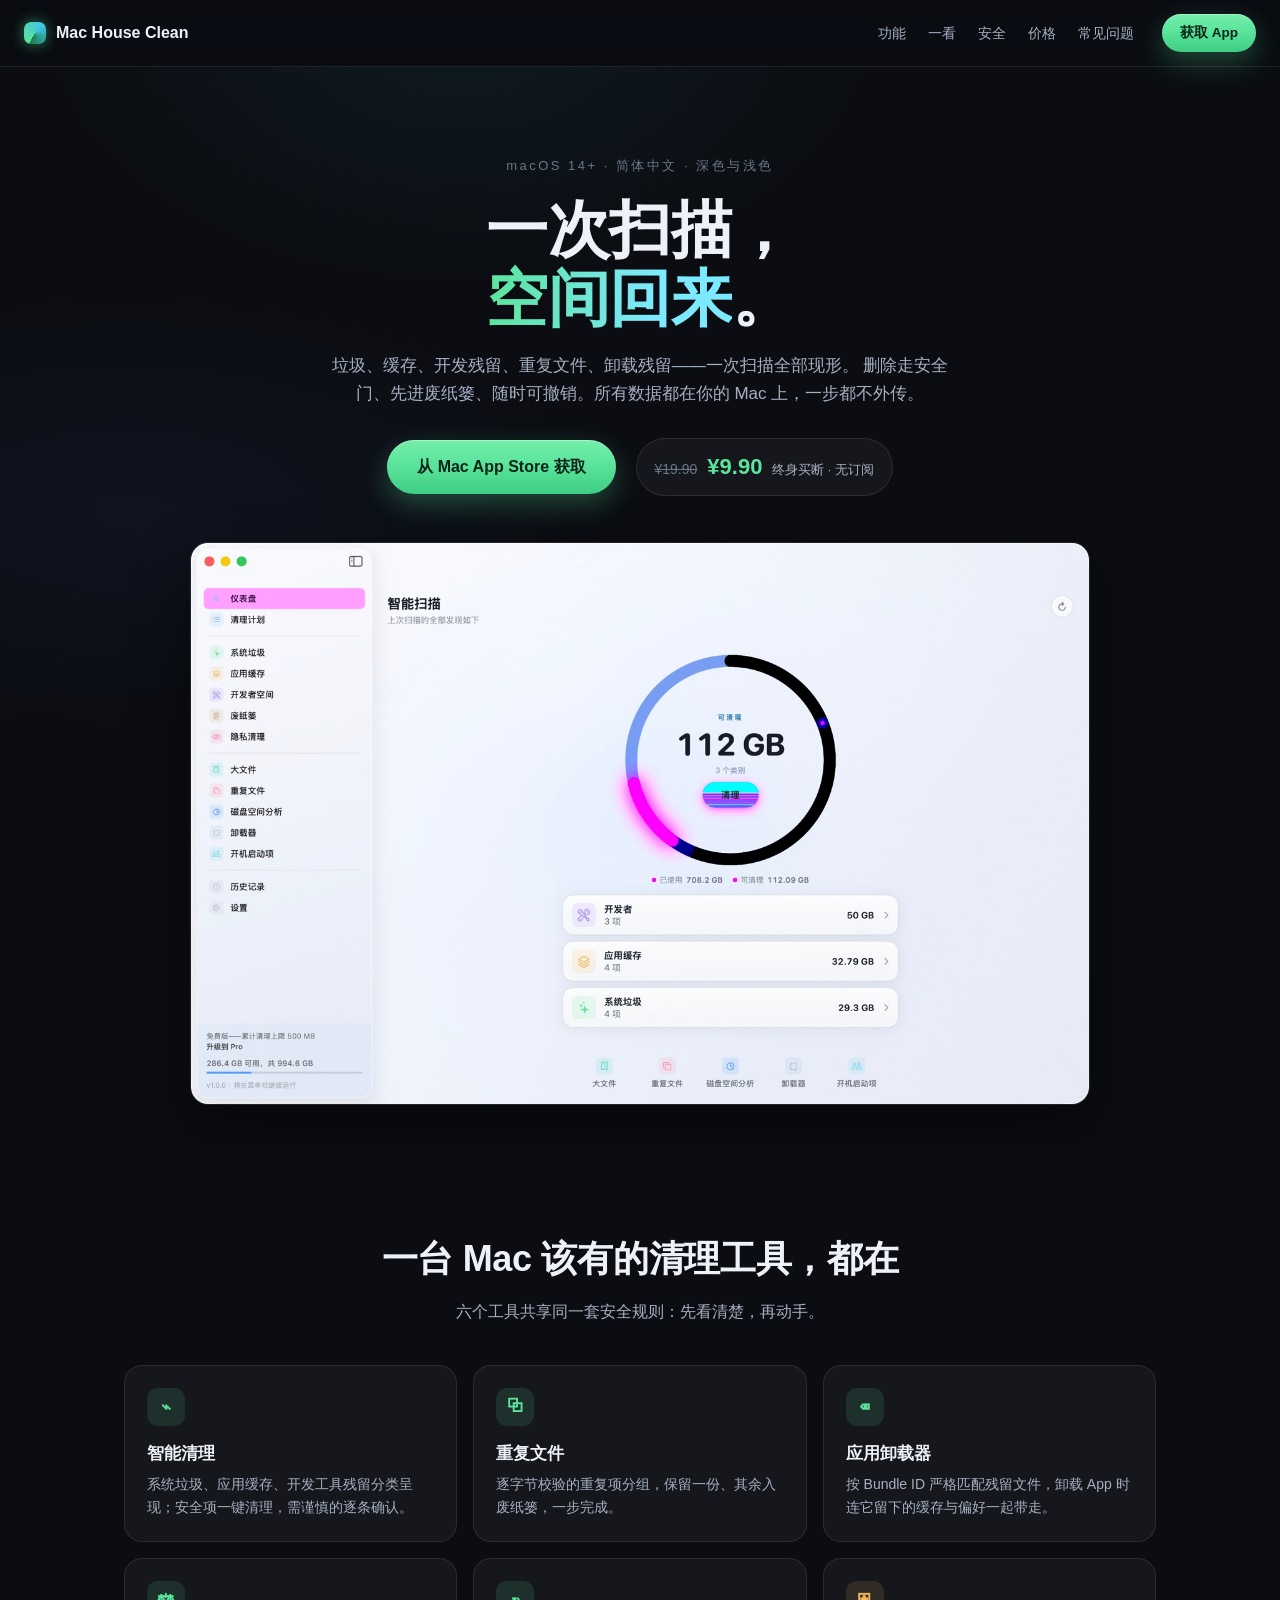
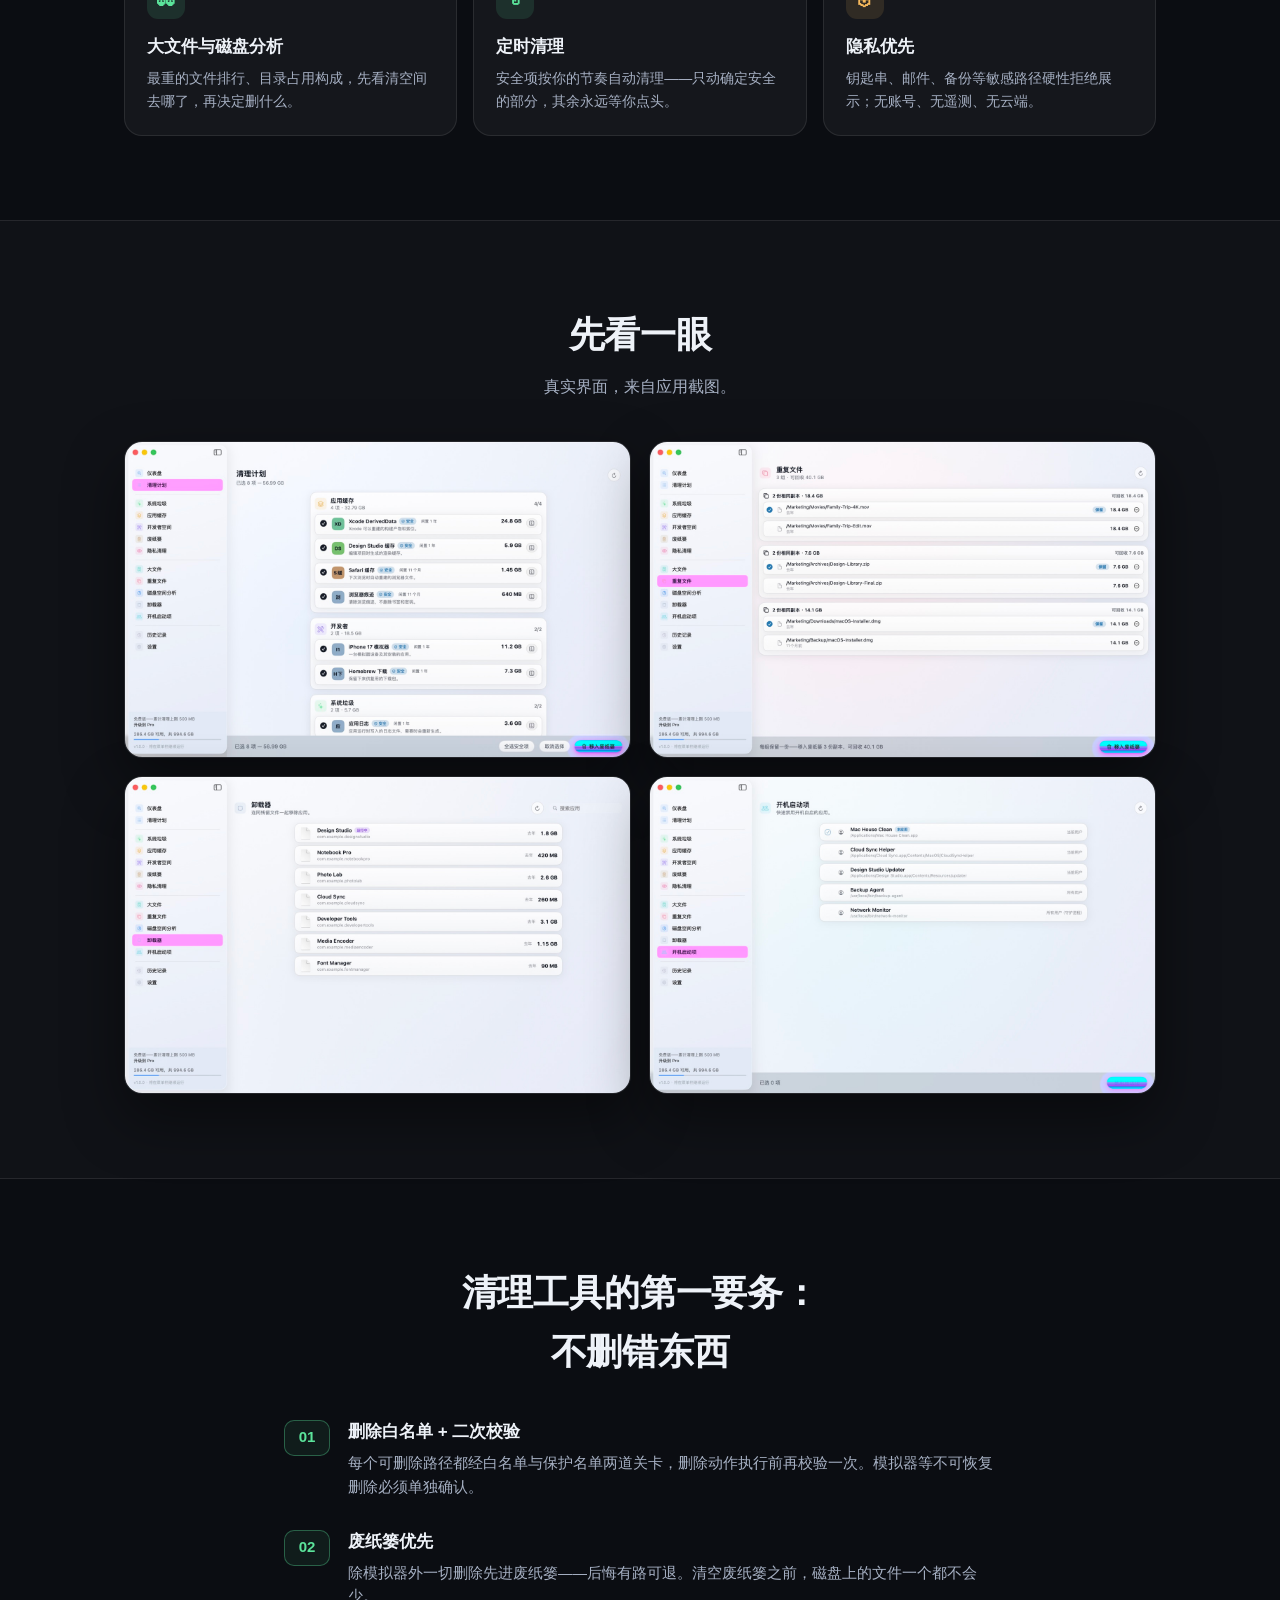
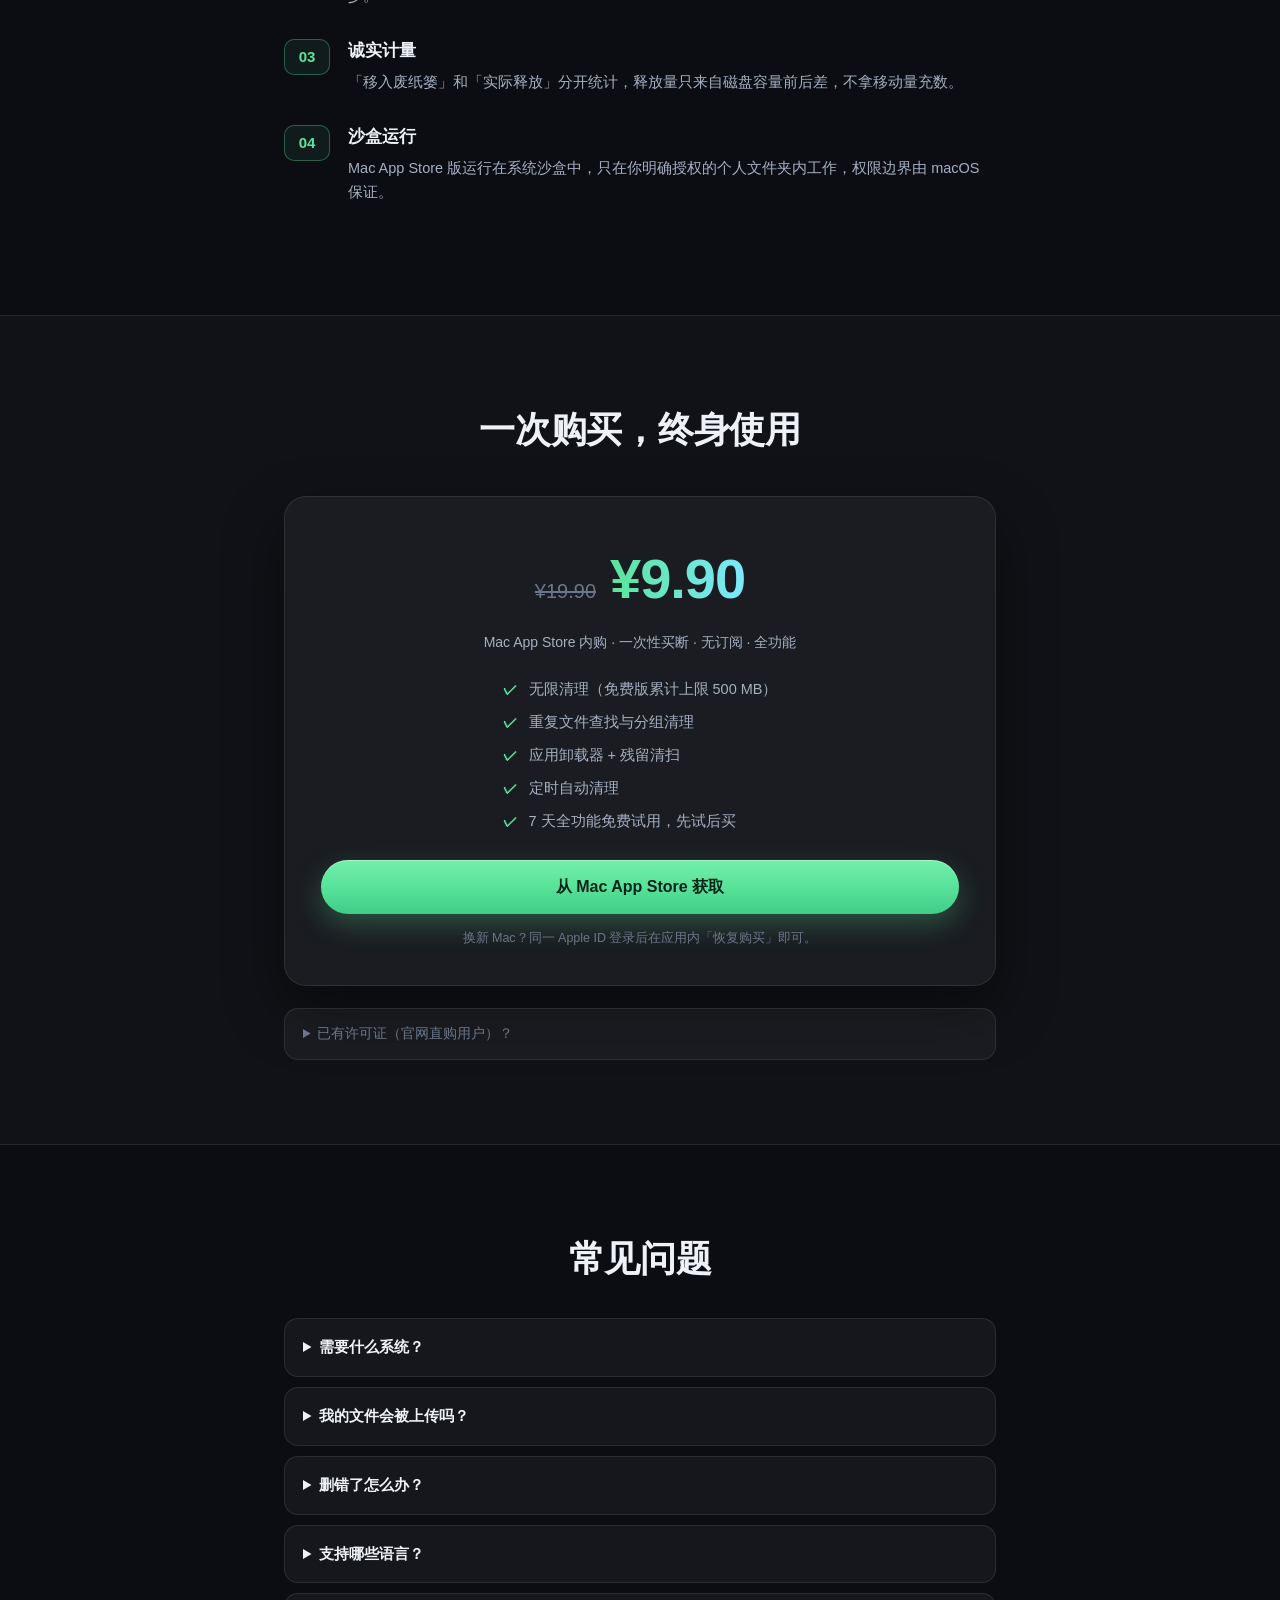
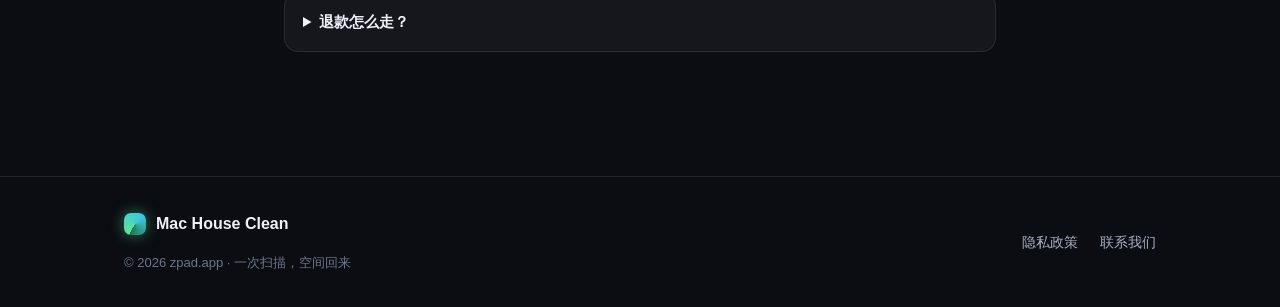
==== index.html @ 93a68cf5 "site: Mac House Clean 官网 — 深空主题 landing + 隐私政策 + CNAME" ====
<!DOCTYPE html>
<html lang="zh-CN">
<head>
<meta charset="UTF-8">
<meta name="viewport" content="width=device-width, initial-scale=1.0">
<title>Mac House Clean — 一次扫描，空间回来</title>
<meta name="description" content="Mac House Clean 是一款把安全放在第一位的 macOS 清理工具：智能扫描垃圾与缓存、重复文件、应用卸载残留、开机启动项。一次购买 ¥9.90，终身使用，数据从不离开你的 Mac。">
<link rel="stylesheet" href="style.css">
<link rel="icon" href="assets/favicon.svg" type="image/svg+xml">
</head>
<body>

<nav class="nav">
  <a class="brand" href="#top">
    <span class="brand-mark" aria-hidden="true"></span>
    <span>Mac House Clean</span>
  </a>
  <div class="nav-links">
    <a href="#features">功能</a>
    <a href="#shots">一看</a>
    <a href="#safety">安全</a>
    <a href="#pricing">价格</a>
    <a href="#faq">常见问题</a>
  </div>
  <a class="btn btn-primary btn-sm" href="#pricing">获取 App</a>
</nav>

<header class="hero" id="top">
  <div class="hero-glow" aria-hidden="true"></div>
  <div class="container hero-inner">
    <p class="eyebrow">macOS 14+ · 简体中文 · 深色与浅色</p>
    <h1>一次扫描，<br><span class="grad">空间回来</span>。</h1>
    <p class="lede">垃圾、缓存、开发残留、重复文件、卸载残留——一次扫描全部现形。
    删除走安全门、先进废纸篓、随时可撤销。所有数据都在你的 Mac 上，一步都不外传。</p>
    <div class="hero-cta">
      <!-- TODO(app-store): 提交通过后替换为真实 App Store 链接 -->
      <a class="btn btn-primary btn-lg" href="https://apps.apple.com/app/machouseclean" rel="noopener">
        从 Mac App Store 获取
      </a>
      <span class="price-badge">
        <s>¥19.90</s><strong>¥9.90</strong><em>终身买断 · 无订阅</em>
      </span>
    </div>
    <figure class="hero-shot">
      <img src="assets/01-dashboard.jpg" alt="Mac House Clean 主界面：中央环形仪表展示磁盘使用与可清理空间" width="1440" height="900" loading="eager">
    </figure>
  </div>
</header>

<main>

<section class="section" id="features">
  <div class="container">
    <h2>一台 Mac 该有的清理工具，都在</h2>
    <p class="section-sub">六个工具共享同一套安全规则：先看清楚，再动手。</p>
    <div class="grid features">
      <article class="card">
        <div class="icon mint">⌁</div>
        <h3>智能清理</h3>
        <p>系统垃圾、应用缓存、开发工具残留分类呈现；安全项一键清理，需谨慎的逐条确认。</p>
      </article>
      <article class="card">
        <div class="icon mint">⧉</div>
        <h3>重复文件</h3>
        <p>逐字节校验的重复项分组，保留一份、其余入废纸篓，一步完成。</p>
      </article>
      <article class="card">
        <div class="icon mint">⌫</div>
        <h3>应用卸载器</h3>
        <p>按 Bundle ID 严格匹配残留文件，卸载 App 时连它留下的缓存与偏好一起带走。</p>
      </article>
      <article class="card">
        <div class="icon mint">⚖</div>
        <h3>大文件与磁盘分析</h3>
        <p>最重的文件排行、目录占用构成，先看清空间去哪了，再决定删什么。</p>
      </article>
      <article class="card">
        <div class="icon mint">↻</div>
        <h3>定时清理</h3>
        <p>安全项按你的节奏自动清理——只动确定安全的部分，其余永远等你点头。</p>
      </article>
      <article class="card">
        <div class="icon amber">⛨</div>
        <h3>隐私优先</h3>
        <p>钥匙串、邮件、备份等敏感路径硬性拒绝展示；无账号、无遥测、无云端。</p>
      </article>
    </div>
  </div>
</section>

<section class="section section-alt" id="shots">
  <div class="container">
    <h2>先看一眼</h2>
    <p class="section-sub">真实界面，来自应用截图。</p>
    <div class="shots">
      <figure class="shot"><img src="assets/02-clean-plan.jpg" alt="清理计划：按类别汇总的可清理项与体积" loading="lazy"></figure>
      <figure class="shot"><img src="assets/05-duplicates.jpg" alt="重复文件：逐字节校验的分组列表" loading="lazy"></figure>
      <figure class="shot"><img src="assets/06-uninstaller.jpg" alt="卸载器：应用列表与残留文件预览" loading="lazy"></figure>
      <figure class="shot"><img src="assets/07-startup-items.jpg" alt="启动项：开机自启服务开关" loading="lazy"></figure>
    </div>
  </div>
</section>

<section class="section" id="safety">
  <div class="container narrow">
    <h2>清理工具的第一要务：<br>不删错东西</h2>
    <ol class="safety-list">
      <li>
        <h3>删除白名单 + 二次校验</h3>
        <p>每个可删除路径都经白名单与保护名单两道关卡，删除动作执行前再校验一次。模拟器等不可恢复删除必须单独确认。</p>
      </li>
      <li>
        <h3>废纸篓优先</h3>
        <p>除模拟器外一切删除先进废纸篓——后悔有路可退。清空废纸篓之前，磁盘上的文件一个都不会少。</p>
      </li>
      <li>
        <h3>诚实计量</h3>
        <p>「移入废纸篓」和「实际释放」分开统计，释放量只来自磁盘容量前后差，不拿移动量充数。</p>
      </li>
      <li>
        <h3>沙盒运行</h3>
        <p>Mac App Store 版运行在系统沙盒中，只在你明确授权的个人文件夹内工作，权限边界由 macOS 保证。</p>
      </li>
    </ol>
  </div>
</section>

<section class="section section-alt" id="pricing">
  <div class="container narrow">
    <h2>一次购买，终身使用</h2>
    <div class="pricing-card">
      <div class="pricing-price">
        <s class="anchor">¥19.90</s>
        <span class="now">¥9.90</span>
      </div>
      <p class="pricing-note">Mac App Store 内购 · 一次性买断 · 无订阅 · 全功能</p>
      <ul class="pricing-list">
        <li>无限清理（免费版累计上限 500 MB）</li>
        <li>重复文件查找与分组清理</li>
        <li>应用卸载器 + 残留清扫</li>
        <li>定时自动清理</li>
        <li>7 天全功能免费试用，先试后买</li>
      </ul>
      <!-- TODO(app-store): 提交通过后替换为真实 App Store 链接 -->
      <a class="btn btn-primary btn-lg btn-block" href="https://apps.apple.com/app/machouseclean" rel="noopener">从 Mac App Store 获取</a>
      <p class="pricing-fine">换新 Mac？同一 Apple ID 登录后在应用内「恢复购买」即可。</p>
    </div>
    <details class="license-hint">
      <summary>已有许可证（官网直购用户）？</summary>
      <p>打开 App → 设置 → 许可证，展开「已有许可证？」，把显示的<strong>设备码</strong>发给客服获取授权串，粘贴激活即可。授权只绑定这一台 Mac 的设备码。</p>
    </details>
  </div>
</section>

<section class="section" id="faq">
  <div class="container narrow">
    <h2>常见问题</h2>
    <div class="faq">
      <details>
        <summary>需要什么系统？</summary>
        <p>macOS 14（Sonoma）或更高版本，Apple Silicon 与 Intel 均可。</p>
      </details>
      <details>
        <summary>我的文件会被上传吗？</summary>
        <p>不会。应用没有任何网络数据收集；扫描、清理、历史记录全部在本机完成。购买由 Apple 的 App Store 内购完成，我们收不到你的支付信息。</p>
      </details>
      <details>
        <summary>删错了怎么办？</summary>
        <p>几乎所有删除都是先进废纸篓——从废纸篓拖回来即可。只有 iOS 模拟器运行时这类「删了就要重建」的项才会直接删除，且每次都会单独确认。</p>
      </details>
      <details>
        <summary>支持哪些语言？</summary>
        <p>简体中文与英文，跟随系统语言自动切换。</p>
      </details>
      <details>
        <summary>退款怎么走？</summary>
        <p>购买通过 App Store 完成，退款按 Apple 的标准流程处理：reportaproblem.apple.com。</p>
      </details>
    </div>
  </div>
</section>

</main>

<footer class="footer">
  <div class="container footer-inner">
    <div>
      <a class="brand" href="#top">
        <span class="brand-mark" aria-hidden="true"></span>
        <span>Mac House Clean</span>
      </a>
      <p class="footer-note">© 2026 zpad.app · 一次扫描，空间回来</p>
    </div>
    <div class="footer-links">
      <a href="privacy.html">隐私政策</a>
      <!-- TODO(contact): 替换为真实支持邮箱 -->
      <a href="mailto:support@zpad.app">联系我们</a>
    </div>
  </div>
</footer>

</body>
</html>
---- style.css ----
/* Mac House Clean — house-clean.zpad.app
   深空画布 + 薄荷强调，与 App 内设计语言一致。 */

:root {
  --space: #0b0d12;
  --space-2: #11141c;
  --panel: rgba(255, 255, 255, 0.045);
  --panel-strong: rgba(255, 255, 255, 0.08);
  --hairline: rgba(255, 255, 255, 0.09);
  --text: #eef2f8;
  --text-dim: #a6b0c3;
  --text-faint: #6b7688;
  --mint: #5be49b;
  --mint-deep: #1e7a4c;
  --amber: #f5b85c;
  --radius: 18px;
  --shadow: 0 24px 60px rgba(0, 0, 0, 0.45);
}

* { box-sizing: border-box; }

html { scroll-behavior: smooth; }

body {
  margin: 0;
  background:
    radial-gradient(1200px 500px at 70% -10%, rgba(91, 228, 155, 0.09), transparent 60%),
    radial-gradient(900px 400px at 10% 10%, rgba(74, 111, 220, 0.07), transparent 55%),
    var(--space);
  color: var(--text);
  font-family: -apple-system, BlinkMacSystemFont, "SF Pro Text", "PingFang SC",
    "Hiragino Sans GB", "Microsoft YaHei", "Segoe UI", sans-serif;
  line-height: 1.65;
  -webkit-font-smoothing: antialiased;
}

.container { max-width: 1080px; margin: 0 auto; padding: 0 24px; }
.container.narrow { max-width: 760px; }

/* ---------- Nav ---------- */

.nav {
  position: sticky; top: 0; z-index: 20;
  display: flex; align-items: center; gap: 28px;
  padding: 14px 24px;
  background: rgba(11, 13, 18, 0.72);
  backdrop-filter: blur(18px);
  -webkit-backdrop-filter: blur(18px);
  border-bottom: 1px solid var(--hairline);
}

.brand {
  display: inline-flex; align-items: center; gap: 10px;
  color: var(--text); text-decoration: none; font-weight: 700;
}

.brand-mark {
  width: 22px; height: 22px; border-radius: 7px;
  background: conic-gradient(from 210deg, var(--mint), #3ec5e0 55%, var(--mint-deep));
  box-shadow: 0 0 14px rgba(91, 228, 155, 0.5);
}

.nav-links { display: flex; gap: 22px; margin-left: auto; }
.nav-links a { color: var(--text-dim); text-decoration: none; font-size: 14px; }
.nav-links a:hover { color: var(--text); }

/* ---------- Buttons ---------- */

.btn {
  display: inline-flex; align-items: center; justify-content: center;
  border-radius: 999px; text-decoration: none; font-weight: 600;
  transition: transform 0.18s ease, box-shadow 0.18s ease, background 0.18s ease;
}

.btn-primary {
  color: #06251a;
  background: linear-gradient(180deg, #74efab, var(--mint) 45%, #3fcd85);
  box-shadow: 0 1px 0 rgba(255, 255, 255, 0.35) inset,
    0 10px 28px rgba(91, 228, 155, 0.28);
}
.btn-primary:hover { transform: translateY(-1px); box-shadow: 0 1px 0 rgba(255,255,255,0.4) inset, 0 14px 34px rgba(91, 228, 155, 0.4); }

.btn-sm { padding: 8px 18px; font-size: 13.5px; }
.btn-lg { padding: 14px 30px; font-size: 16px; }
.btn-block { width: 100%; }

/* ---------- Hero ---------- */

.hero { position: relative; overflow: hidden; padding: 88px 0 40px; }

.hero-glow {
  position: absolute; inset: -40% -20% auto; height: 640px; pointer-events: none;
  background:
    radial-gradient(420px 300px at 62% 34%, rgba(91, 228, 155, 0.16), transparent 70%),
    radial-gradient(600px 380px at 40% 60%, rgba(62, 197, 224, 0.08), transparent 70%);
}

.hero-inner { position: relative; text-align: center; }

.eyebrow {
  margin: 0 0 18px; color: var(--text-faint);
  font-size: 13px; letter-spacing: 2.5px;
}

h1 {
  margin: 0 0 18px; font-size: clamp(38px, 6vw, 62px);
  line-height: 1.12; font-weight: 800; letter-spacing: -0.5px;
}

.grad {
  background: linear-gradient(92deg, var(--mint), #7de9ff 70%);
  -webkit-background-clip: text; background-clip: text; color: transparent;
}

.lede {
  margin: 0 auto 30px; max-width: 640px;
  color: var(--text-dim); font-size: 17px;
}

.hero-cta { display: flex; align-items: center; justify-content: center; gap: 20px; flex-wrap: wrap; }

.price-badge {
  display: inline-flex; align-items: baseline; gap: 10px;
  padding: 10px 18px; border-radius: 999px;
  background: var(--panel); border: 1px solid var(--hairline);
  font-size: 14px;
}
.price-badge s { color: var(--text-faint); }
.price-badge strong { color: var(--mint); font-size: 22px; }
.price-badge em { color: var(--text-dim); font-style: normal; font-size: 12.5px; }

.hero-shot { margin: 46px auto 0; max-width: 900px; }
.hero-shot img, .shot img {
  display: block; width: 100%; height: auto;
  border-radius: var(--radius);
  border: 1px solid var(--hairline);
  box-shadow: var(--shadow);
}

/* ---------- Sections ---------- */

.section { padding: 84px 0; }
.section-alt { background: rgba(255, 255, 255, 0.018); border-block: 1px solid var(--hairline); }

h2 {
  margin: 0 0 10px; font-size: clamp(26px, 3.4vw, 36px);
  font-weight: 800; letter-spacing: -0.3px; text-align: center;
}

.section-sub { margin: 0 0 40px; text-align: center; color: var(--text-dim); }

/* Features */

.grid.features {
  display: grid; grid-template-columns: repeat(3, 1fr); gap: 16px;
}

.card {
  background: var(--panel);
  border: 1px solid var(--hairline);
  border-radius: var(--radius);
  padding: 22px;
  transition: background 0.2s ease, transform 0.2s ease;
}
.card:hover { background: var(--panel-strong); transform: translateY(-2px); }

.card h3 { margin: 14px 0 6px; font-size: 16.5px; }
.card p { margin: 0; color: var(--text-dim); font-size: 14px; }

.icon {
  width: 38px; height: 38px; border-radius: 11px;
  display: flex; align-items: center; justify-content: center;
  font-size: 18px; font-weight: 700;
}
.icon.mint { color: var(--mint); background: rgba(91, 228, 155, 0.12); }
.icon.amber { color: var(--amber); background: rgba(245, 184, 92, 0.12); }

/* Shots */

.shots { display: grid; grid-template-columns: 1fr 1fr; gap: 18px; }
.shot { margin: 0; }

/* Safety */

.safety-list { margin: 36px 0 0; padding: 0; list-style: none; counter-reset: item; }
.safety-list li {
  counter-increment: item;
  position: relative; padding: 0 0 26px 64px;
}
.safety-list li::before {
  content: counter(item, decimal-leading-zero);
  position: absolute; left: 0; top: 2px;
  font-size: 15px; font-weight: 800; color: var(--mint);
  border: 1px solid rgba(91, 228, 155, 0.35); border-radius: 10px;
  width: 44px; height: 34px; display: flex; align-items: center; justify-content: center;
  background: rgba(91, 228, 155, 0.07);
}
.safety-list h3 { margin: 2px 0 6px; font-size: 17px; }
.safety-list p { margin: 0; color: var(--text-dim); font-size: 14.5px; }

/* Pricing */

.pricing-card {
  margin-top: 36px; padding: 36px;
  background: var(--panel); border: 1px solid var(--hairline);
  border-radius: 22px; box-shadow: var(--shadow);
  text-align: center;
}

.pricing-price { display: flex; align-items: baseline; justify-content: center; gap: 14px; }
.pricing-price .anchor { color: var(--text-faint); font-size: 20px; }
.pricing-price .now {
  font-size: 56px; font-weight: 800; letter-spacing: -1px;
  background: linear-gradient(92deg, var(--mint), #7de9ff);
  -webkit-background-clip: text; background-clip: text; color: transparent;
}

.pricing-note { margin: 6px 0 22px; color: var(--text-dim); font-size: 14px; }

.pricing-list {
  margin: 0 auto 26px; padding: 0; list-style: none;
  display: inline-grid; gap: 9px; text-align: left; font-size: 14.5px;
}
.pricing-list li { padding-left: 26px; position: relative; color: var(--text-dim); }
.pricing-list li::before {
  content: "✓"; position: absolute; left: 0; color: var(--mint); font-weight: 700;
}

.pricing-fine { margin: 14px 0 0; color: var(--text-faint); font-size: 12.5px; }

.license-hint { margin-top: 22px; text-align: left; }
.license-hint summary {
  cursor: pointer; color: var(--text-faint); font-size: 13.5px;
  padding: 10px 0;
}
.license-hint summary:hover { color: var(--text-dim); }
.license-hint p { margin: 0 0 10px; color: var(--text-dim); font-size: 14px; }
.license-hint strong { color: var(--text); }

/* FAQ */

.faq { margin-top: 30px; display: grid; gap: 10px; }
.faq details, .license-hint {
  background: var(--panel); border: 1px solid var(--hairline); border-radius: 14px;
  padding: 4px 18px;
}
.faq summary { cursor: pointer; font-weight: 600; font-size: 15px; padding: 12px 0; }
.faq summary:hover { color: var(--mint); }
.faq p { margin: 0 0 14px; color: var(--text-dim); font-size: 14.5px; }

/* Footer */

.footer { border-top: 1px solid var(--hairline); padding: 34px 0; margin-top: 40px; }
.footer-inner { display: flex; align-items: center; justify-content: space-between; gap: 20px; flex-wrap: wrap; }
.footer-note { margin: 8px 0 0; color: var(--text-faint); font-size: 13px; }
.footer-links { display: flex; gap: 22px; }
.footer-links a { color: var(--text-dim); text-decoration: none; font-size: 14px; }
.footer-links a:hover { color: var(--text); }

/* ---------- Responsive ---------- */

@media (max-width: 860px) {
  .grid.features { grid-template-columns: 1fr 1fr; }
  .shots { grid-template-columns: 1fr; }
  .nav-links { display: none; }
}

@media (max-width: 560px) {
  .grid.features { grid-template-columns: 1fr; }
  .section { padding: 60px 0; }
  .hero { padding-top: 56px; }
  .pricing-price .now { font-size: 44px; }
}

@media (prefers-reduced-motion: reduce) {
  html { scroll-behavior: auto; }
  .btn, .card { transition: none; }
}
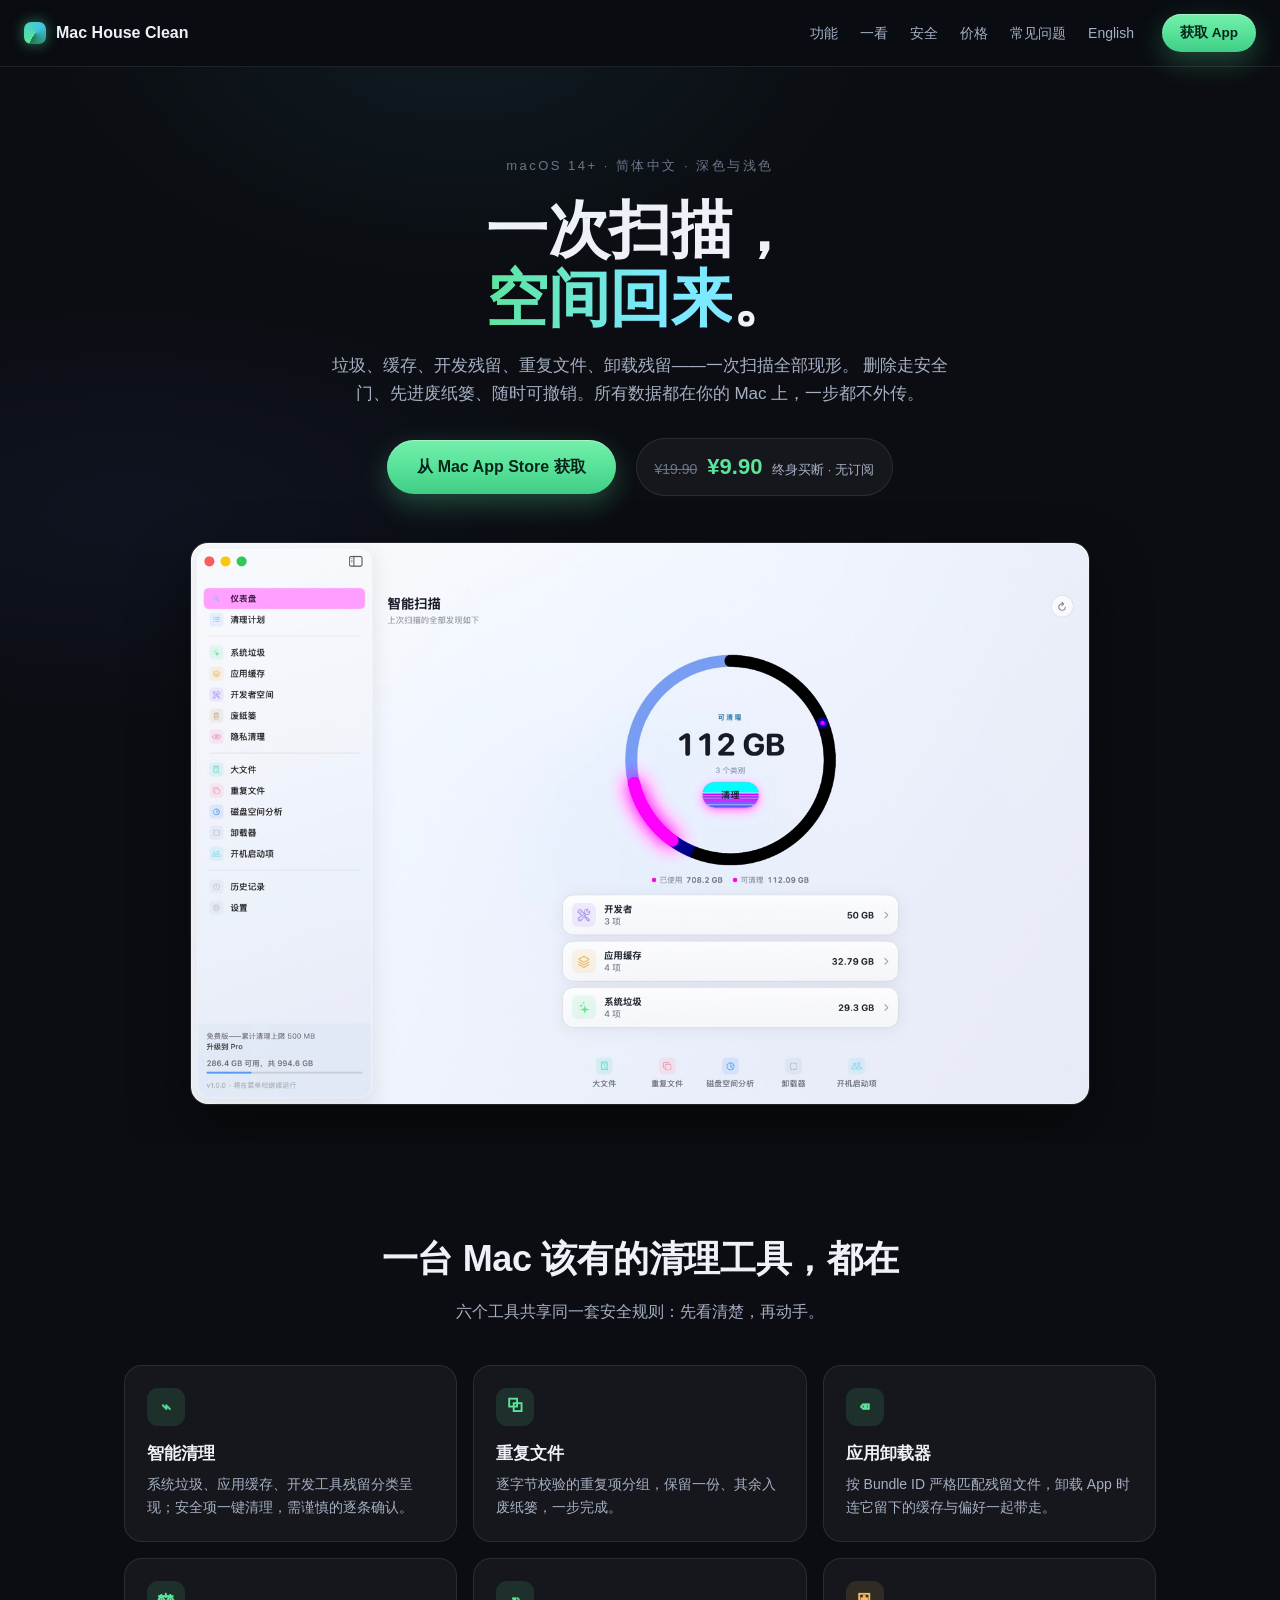
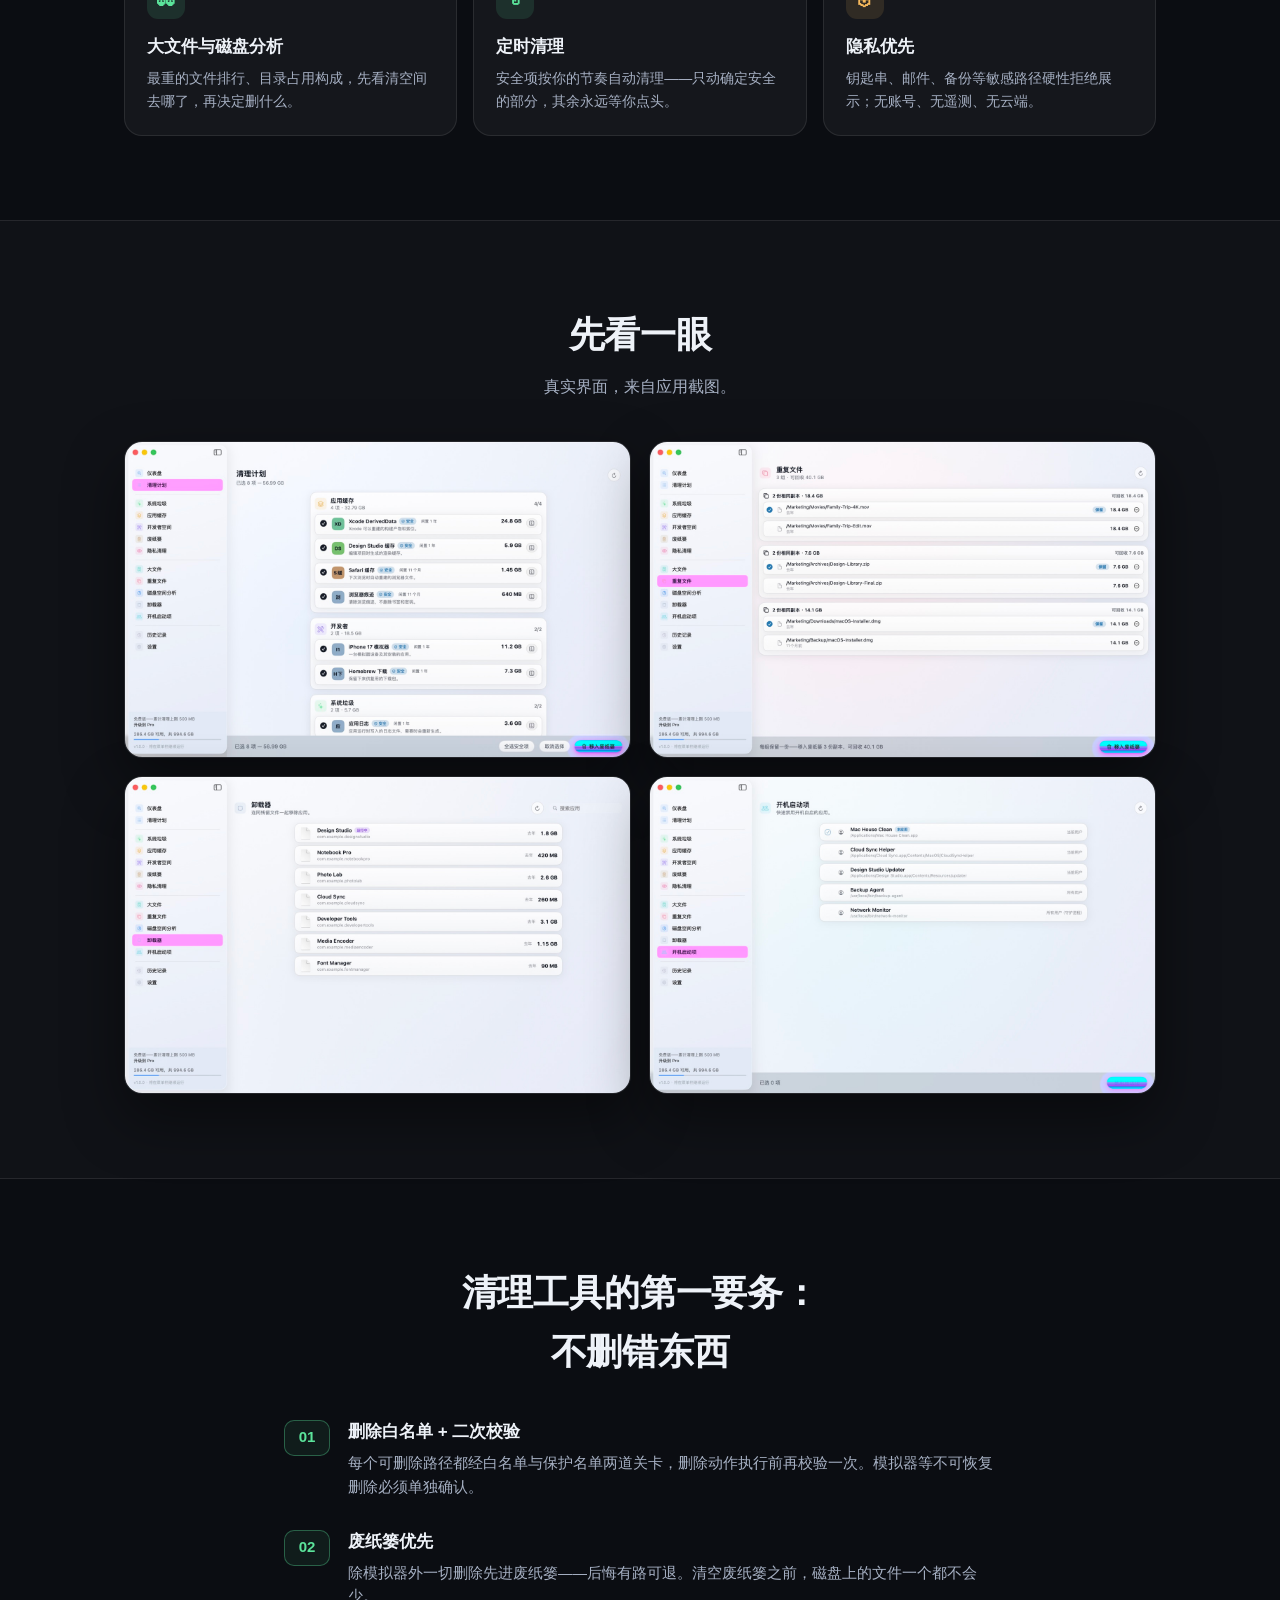
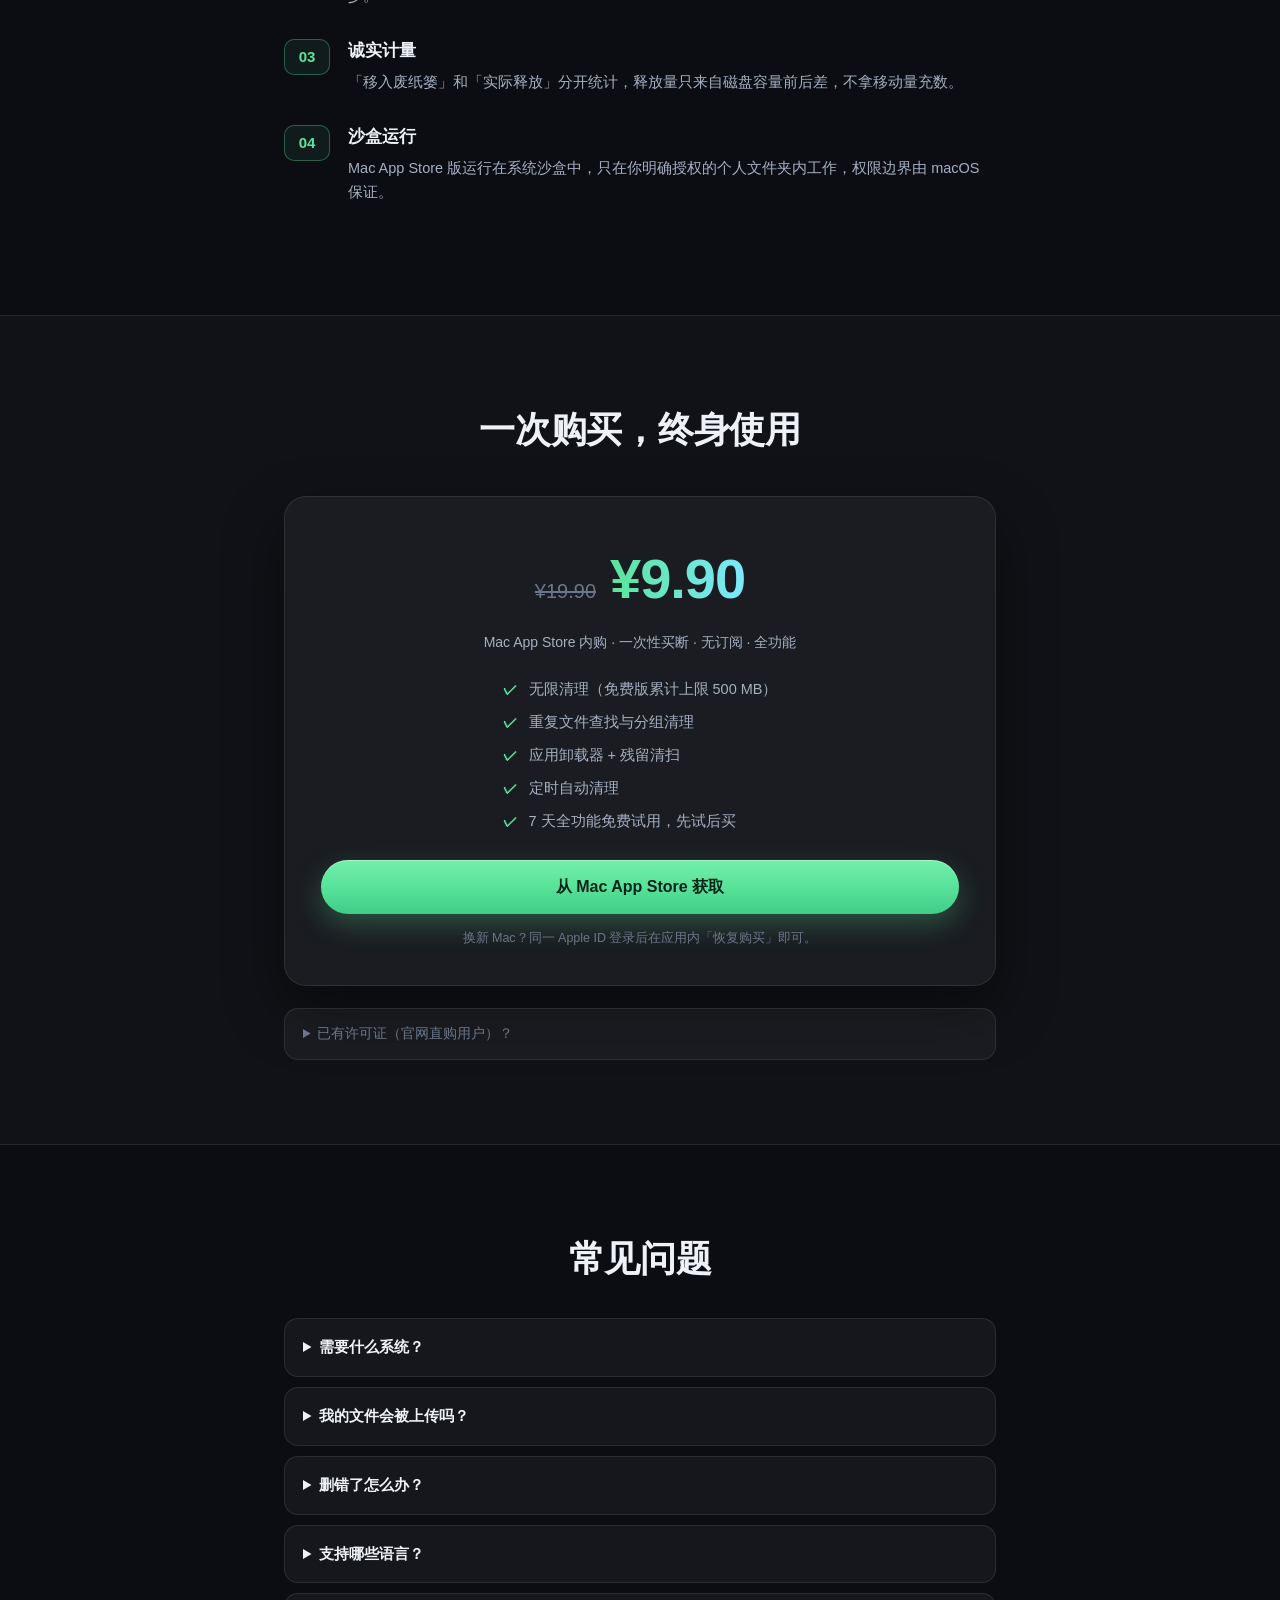
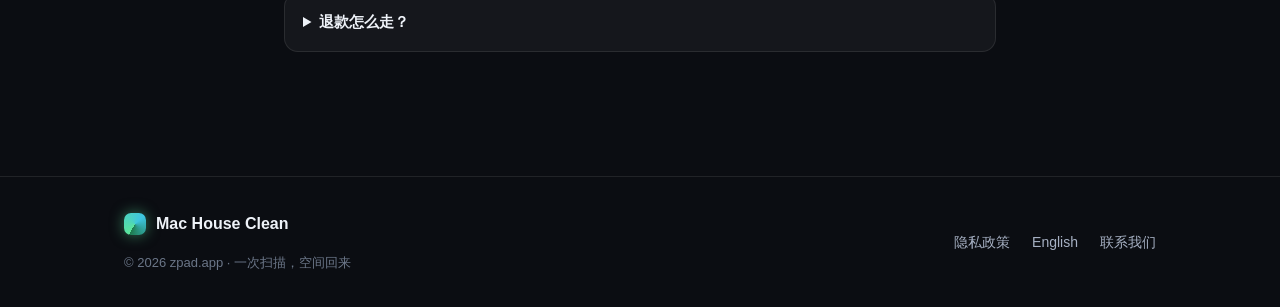
==== commit c5e991d0: "site: English edition (en/index + en/privacy), language switcher + hreflang" ====
--- a/index.html
+++ b/index.html
@@ -7,6 +7,9 @@
 <meta name="description" content="Mac House Clean 是一款把安全放在第一位的 macOS 清理工具：智能扫描垃圾与缓存、重复文件、应用卸载残留、开机启动项。一次购买 ¥9.90，终身使用，数据从不离开你的 Mac。">
 <link rel="stylesheet" href="style.css">
 <link rel="icon" href="assets/favicon.svg" type="image/svg+xml">
+<link rel="alternate" hreflang="zh-CN" href="https://house-clean.zpad.app/">
+<link rel="alternate" hreflang="en" href="https://house-clean.zpad.app/en/">
+<link rel="alternate" hreflang="x-default" href="https://house-clean.zpad.app/">
 </head>
 <body>
 
@@ -21,6 +24,7 @@
     <a href="#safety">安全</a>
     <a href="#pricing">价格</a>
     <a href="#faq">常见问题</a>
+    <a href="en/" lang="en">English</a>
   </div>
   <a class="btn btn-primary btn-sm" href="#pricing">获取 App</a>
 </nav>
@@ -193,6 +197,7 @@
     </div>
     <div class="footer-links">
       <a href="privacy.html">隐私政策</a>
+      <a href="en/" lang="en">English</a>
       <!-- TODO(contact): 替换为真实支持邮箱 -->
       <a href="mailto:support@zpad.app">联系我们</a>
     </div>
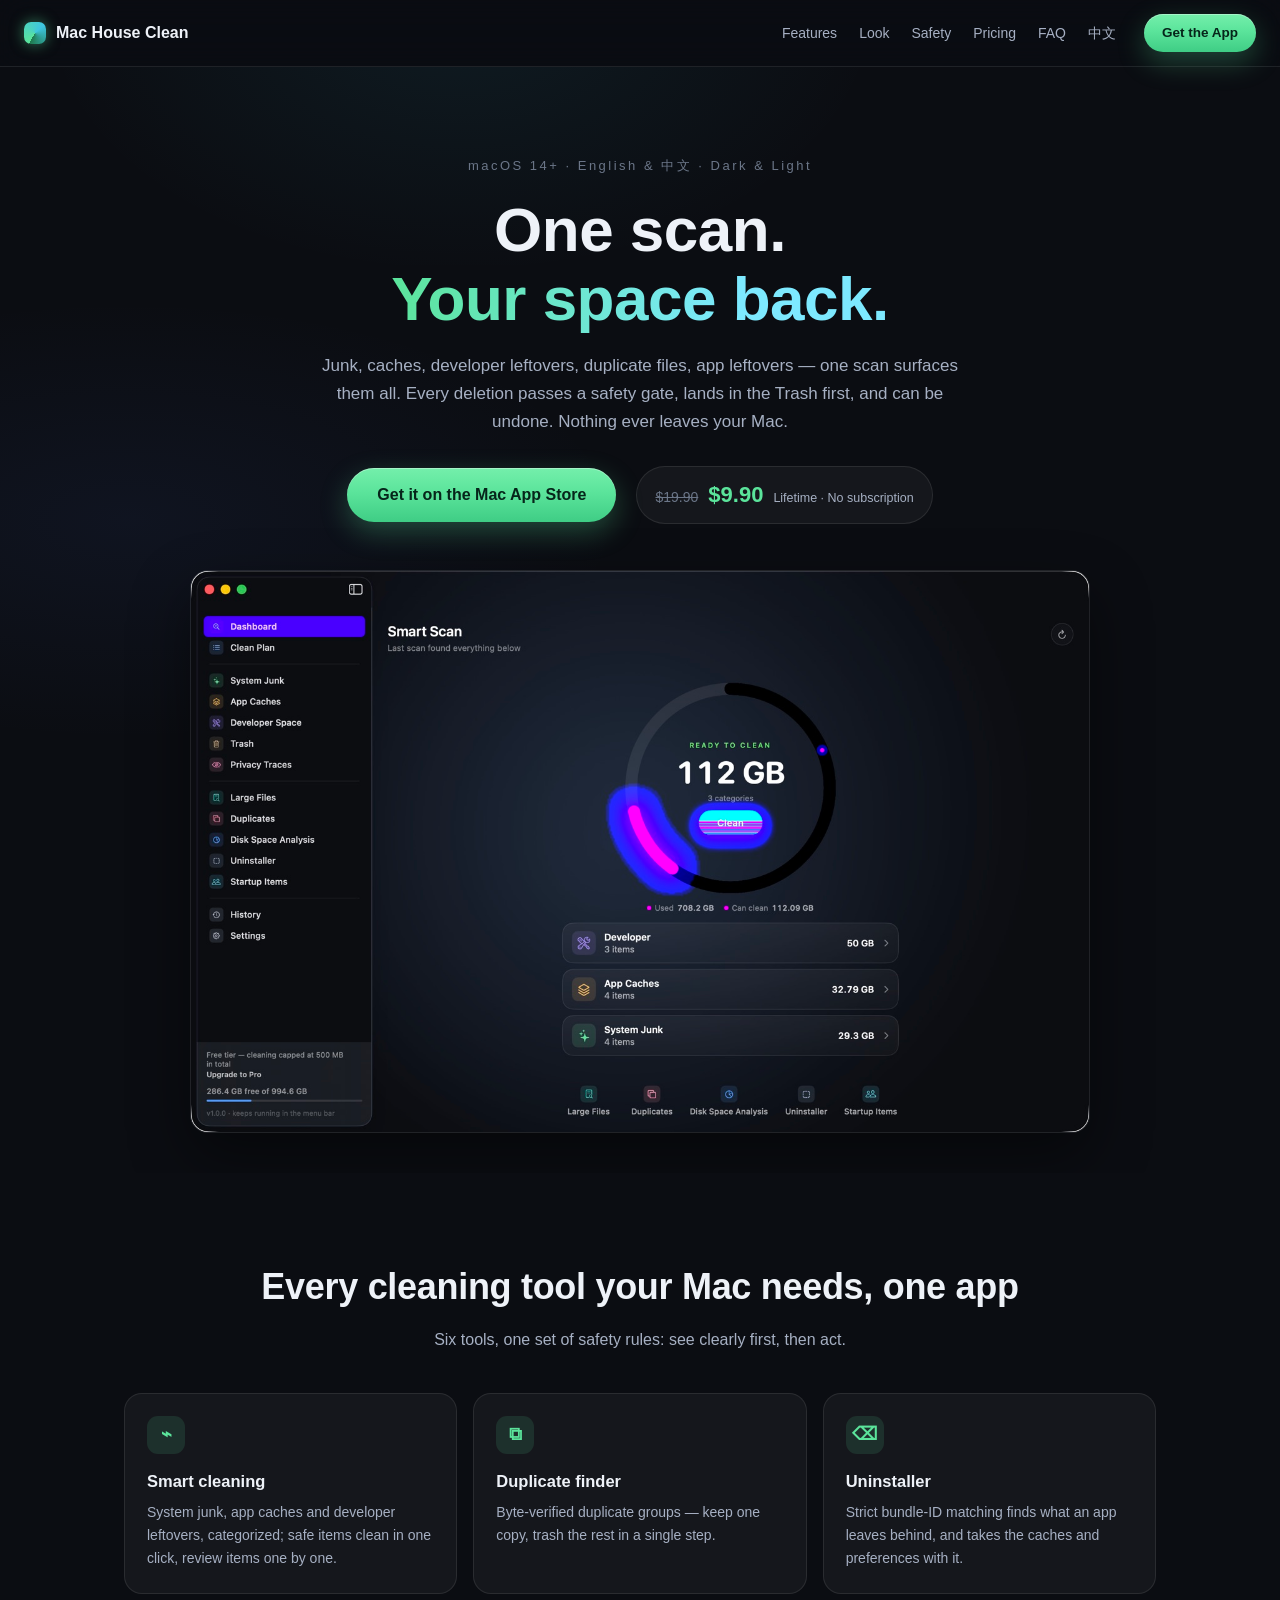
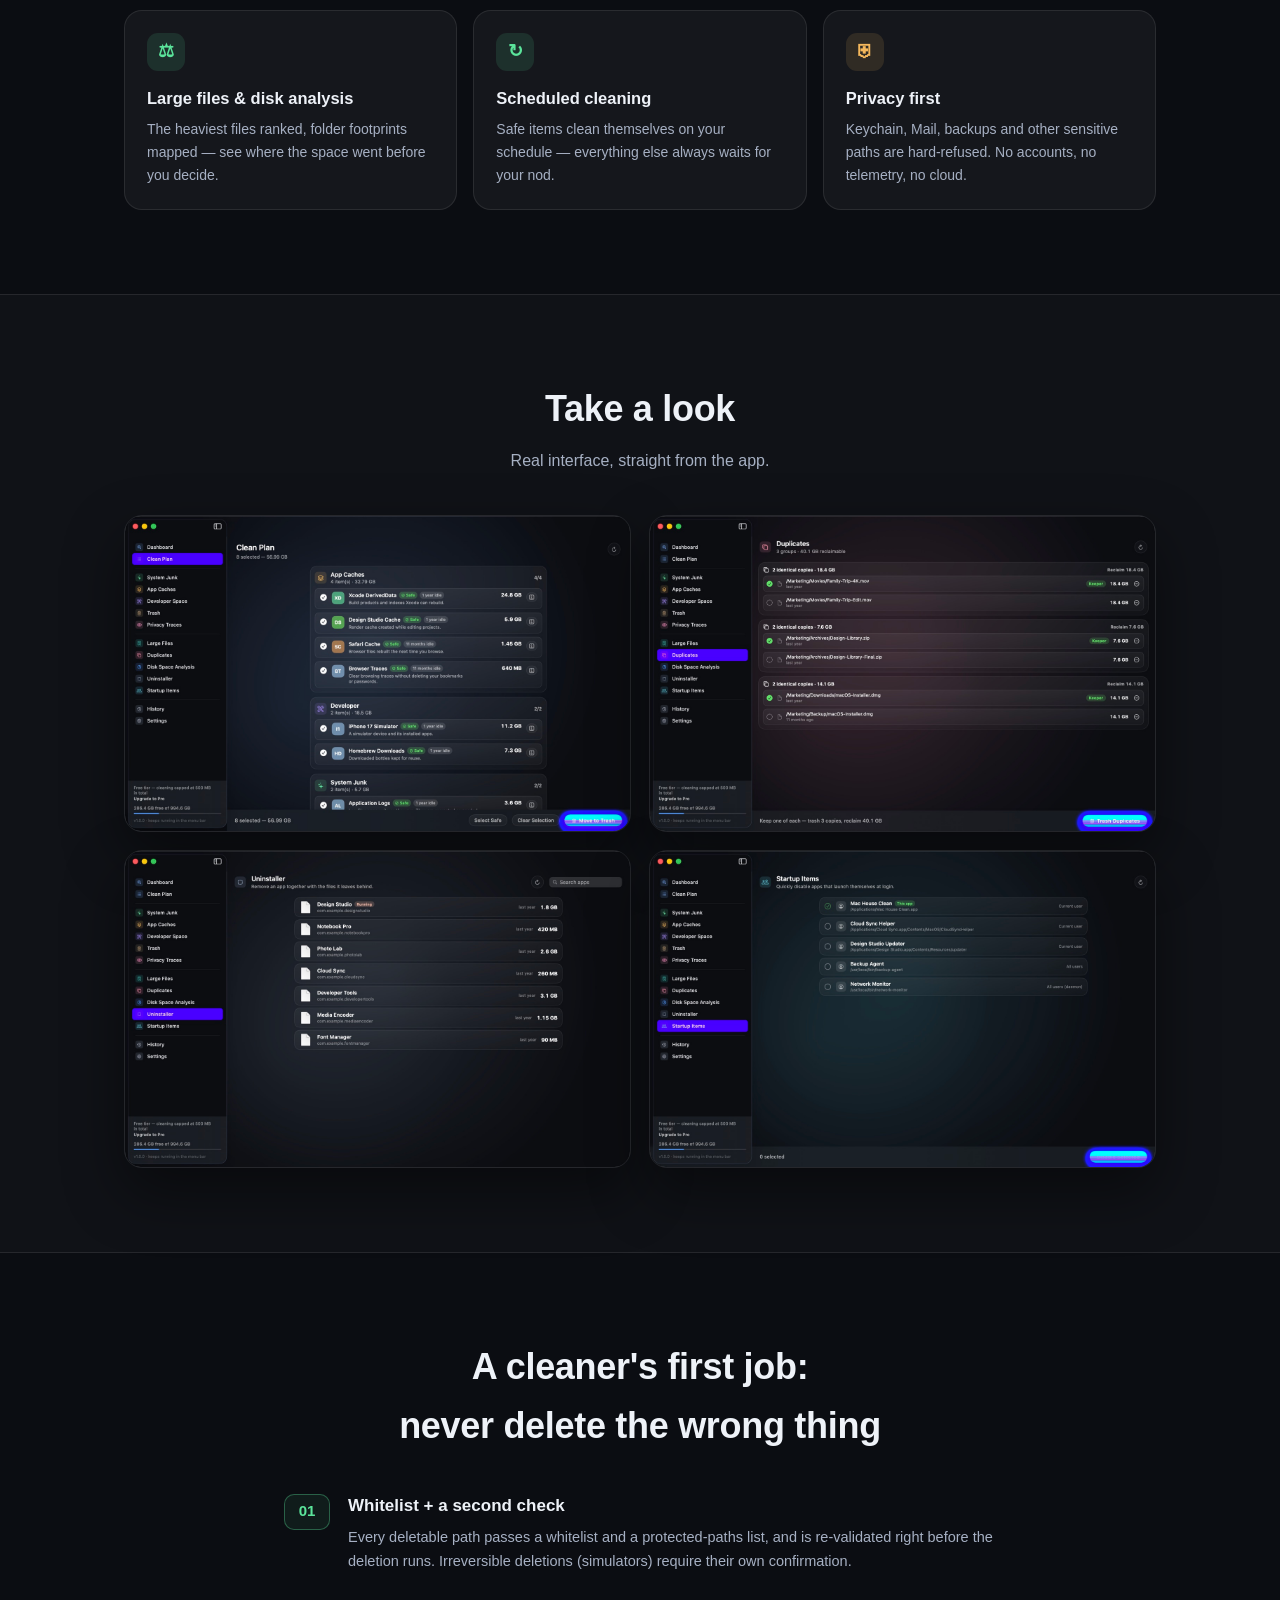
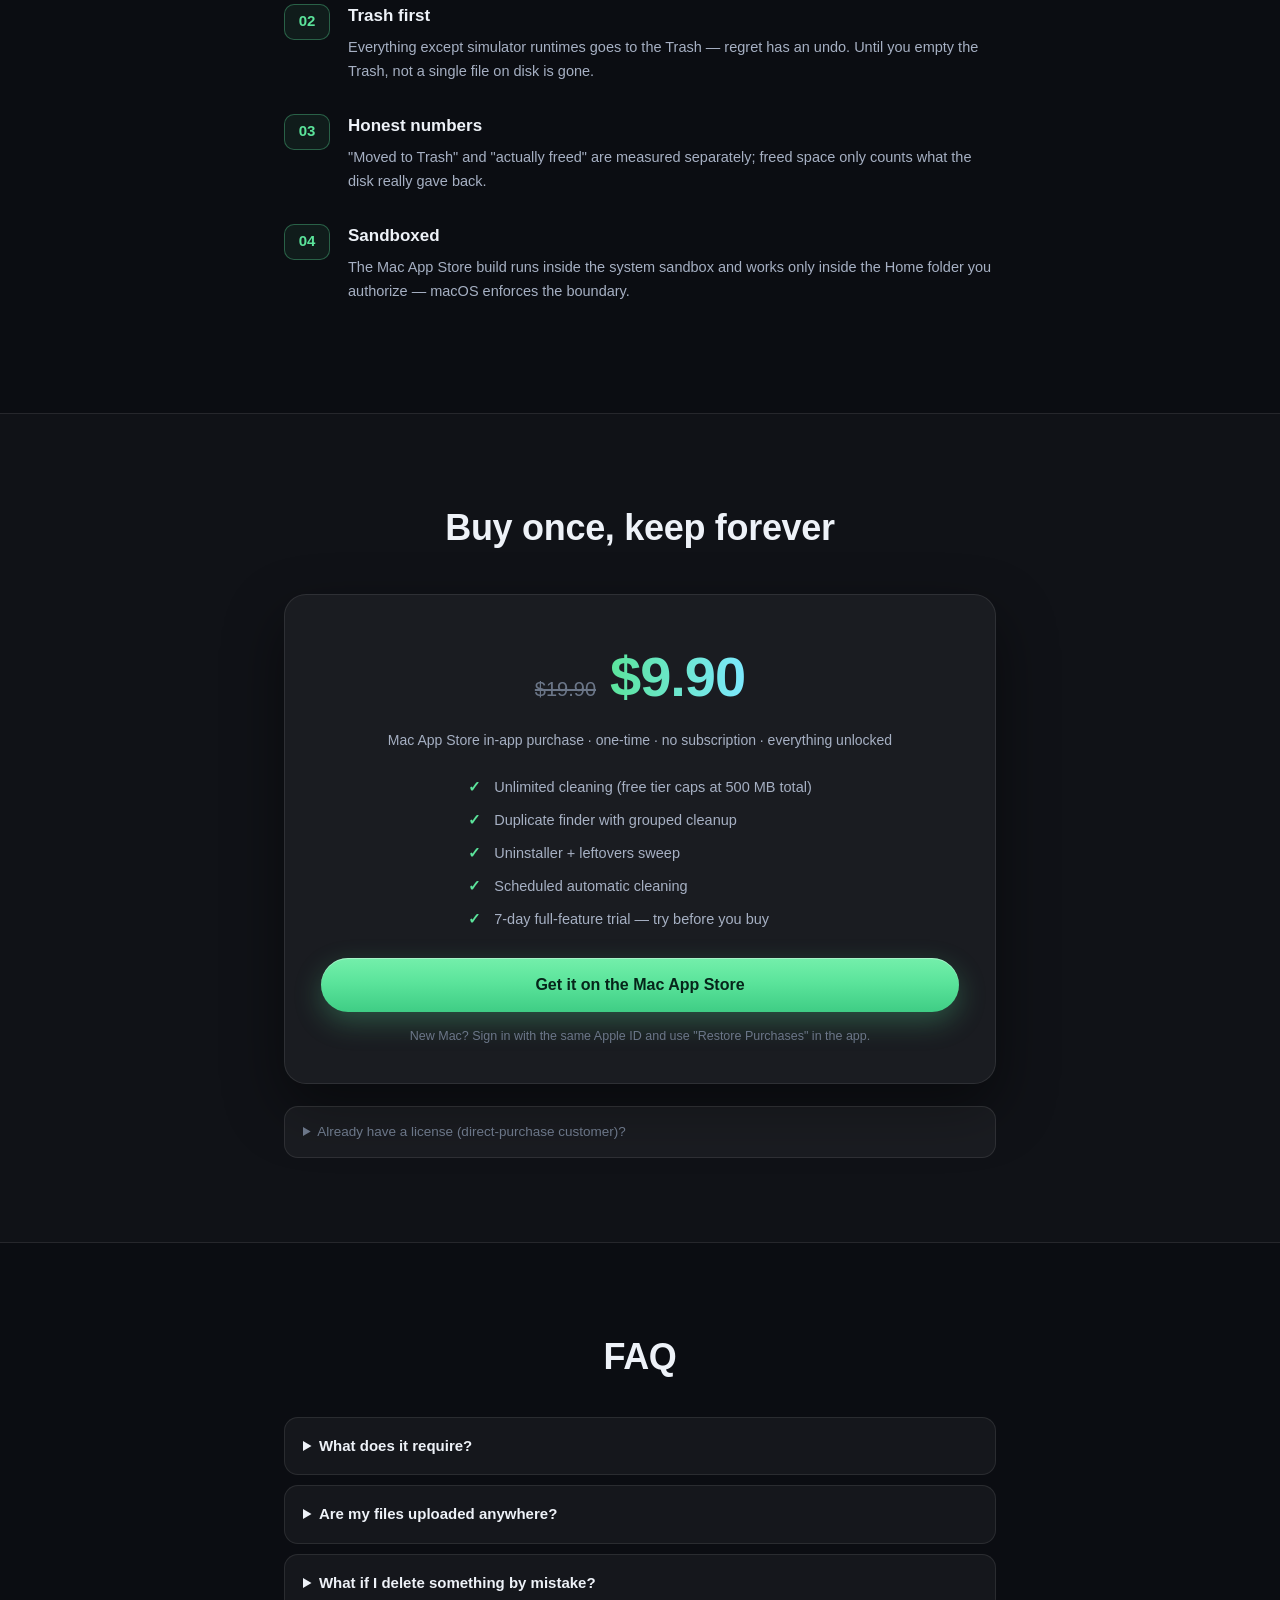
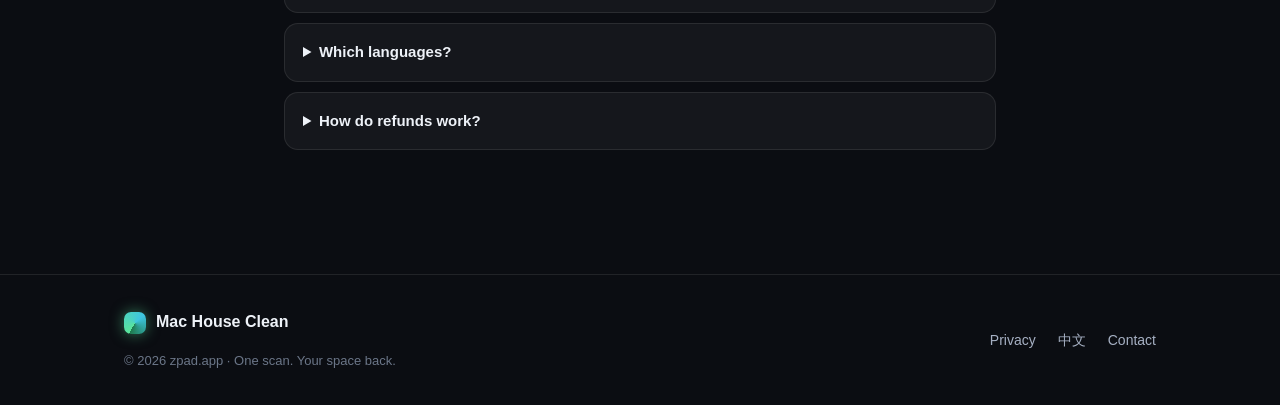
==== commit 9987d21d: "site: dark-mode marketing shots + per-language screenshots + browser-language routing - All hero/gal" ====
--- a/index.html
+++ b/index.html
@@ -10,6 +10,17 @@
 <link rel="alternate" hreflang="zh-CN" href="https://house-clean.zpad.app/">
 <link rel="alternate" hreflang="en" href="https://house-clean.zpad.app/en/">
 <link rel="alternate" hreflang="x-default" href="https://house-clean.zpad.app/">
+<script>
+(function () {
+  try {
+    if (sessionStorage.getItem("mhc-lang")) return;
+    var langs = (navigator.languages && navigator.languages.length)
+      ? navigator.languages : [navigator.language || "en"];
+    var isZh = langs.some(function (l) { return /^zh/i.test(l || ""); });
+    if (!isZh) location.replace("en/" + location.search + location.hash);
+  } catch (e) {}
+})();
+</script>
 </head>
 <body>
 
@@ -24,7 +35,7 @@
     <a href="#safety">安全</a>
     <a href="#pricing">价格</a>
     <a href="#faq">常见问题</a>
-    <a href="en/" lang="en">English</a>
+    <a href="en/" lang="en" onclick="try{sessionStorage.setItem('mhc-lang','1')}catch(e){}">English</a>
   </div>
   <a class="btn btn-primary btn-sm" href="#pricing">获取 App</a>
 </nav>
@@ -197,7 +208,7 @@
     </div>
     <div class="footer-links">
       <a href="privacy.html">隐私政策</a>
-      <a href="en/" lang="en">English</a>
+      <a href="en/" lang="en" onclick="try{sessionStorage.setItem('mhc-lang','1')}catch(e){}">English</a>
       <!-- TODO(contact): 替换为真实支持邮箱 -->
       <a href="mailto:support@zpad.app">联系我们</a>
     </div>
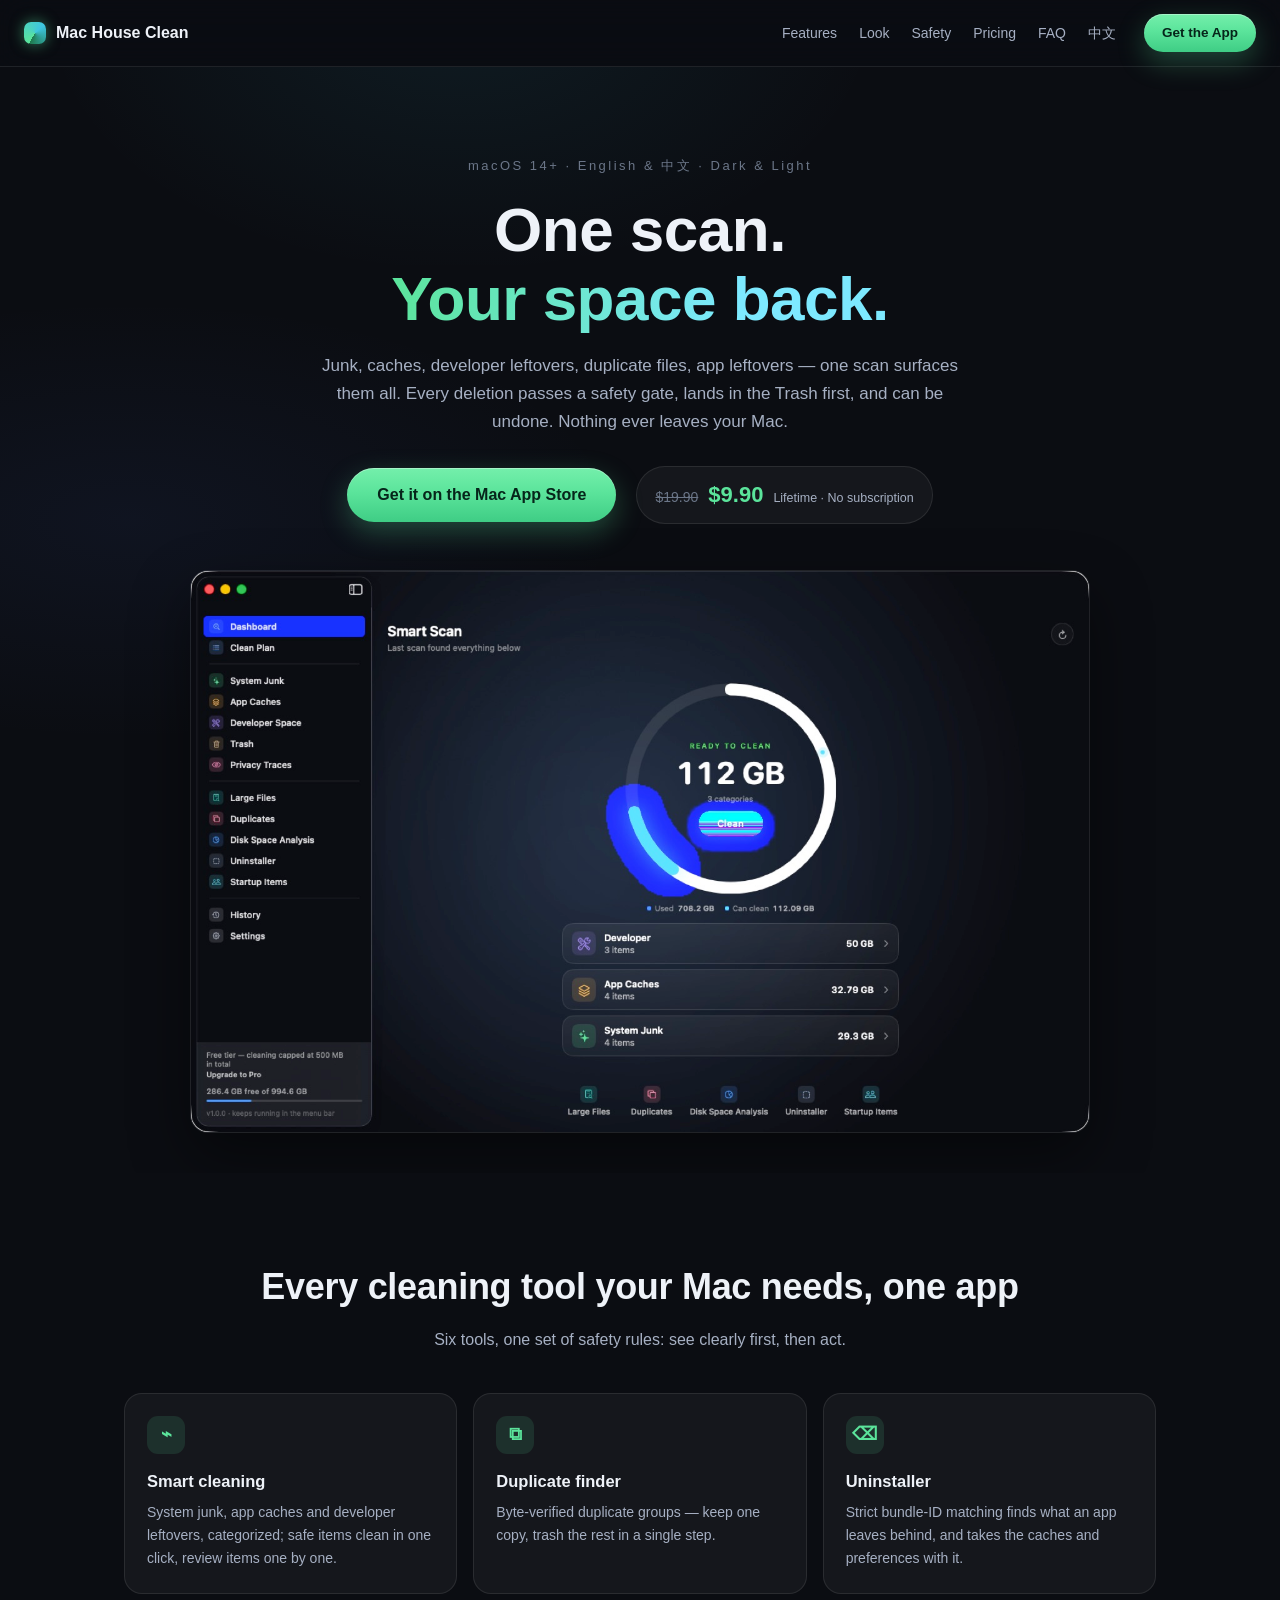
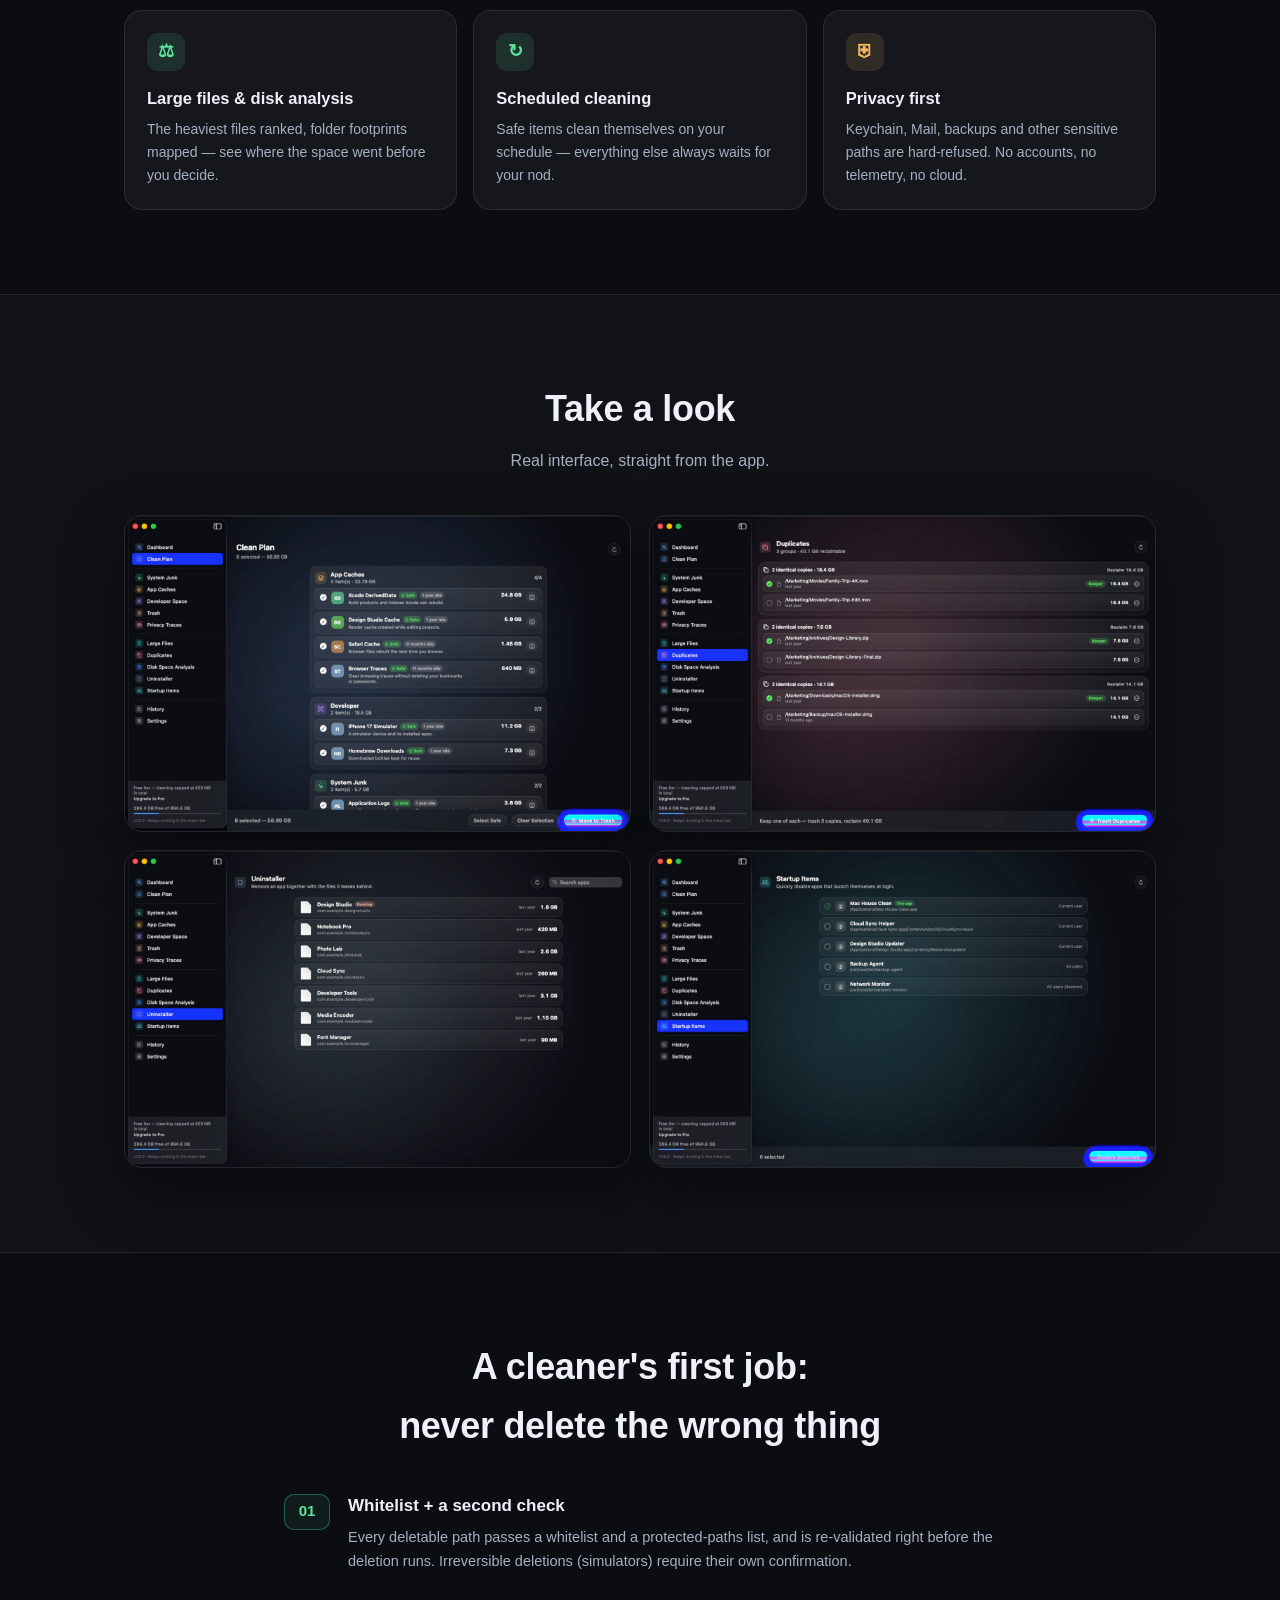
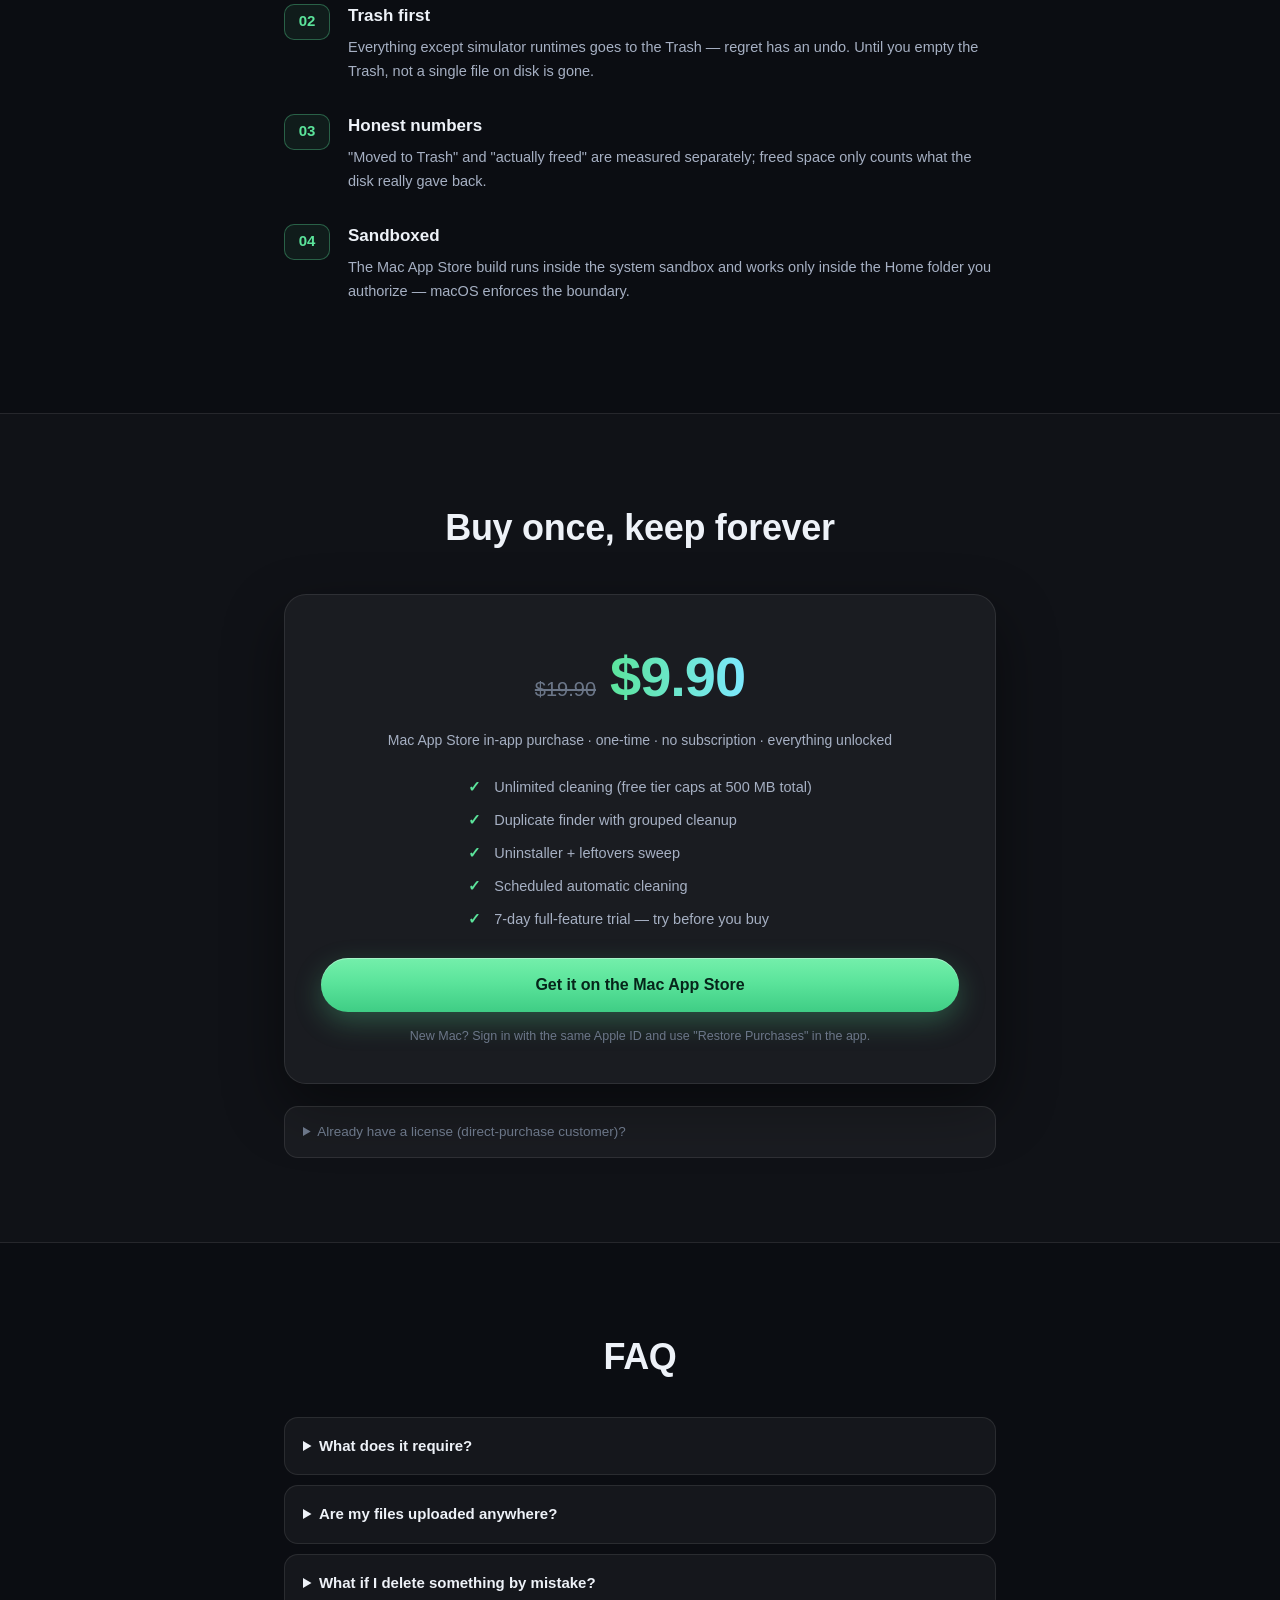
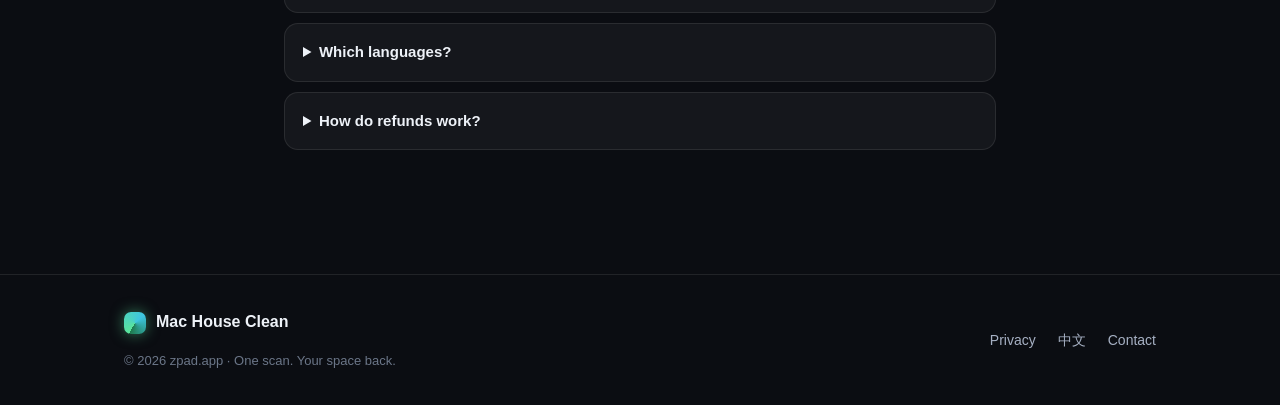
==== commit 462055e9: "site: truly dark screenshots — previous dark set was corrupted by a stale app instance during captur" ====
--- a/index.html
+++ b/index.html
@@ -57,7 +57,7 @@
       </span>
     </div>
     <figure class="hero-shot">
-      <img src="assets/01-dashboard.jpg" alt="Mac House Clean 主界面：中央环形仪表展示磁盘使用与可清理空间" width="1440" height="900" loading="eager">
+      <img src="assets/01-dashboard.jpg?v=dark2" alt="Mac House Clean 主界面：中央环形仪表展示磁盘使用与可清理空间" width="1440" height="900" loading="eager">
     </figure>
   </div>
 </header>
@@ -108,10 +108,10 @@
     <h2>先看一眼</h2>
     <p class="section-sub">真实界面，来自应用截图。</p>
     <div class="shots">
-      <figure class="shot"><img src="assets/02-clean-plan.jpg" alt="清理计划：按类别汇总的可清理项与体积" loading="lazy"></figure>
-      <figure class="shot"><img src="assets/05-duplicates.jpg" alt="重复文件：逐字节校验的分组列表" loading="lazy"></figure>
-      <figure class="shot"><img src="assets/06-uninstaller.jpg" alt="卸载器：应用列表与残留文件预览" loading="lazy"></figure>
-      <figure class="shot"><img src="assets/07-startup-items.jpg" alt="启动项：开机自启服务开关" loading="lazy"></figure>
+      <figure class="shot"><img src="assets/02-clean-plan.jpg?v=dark2" alt="清理计划：按类别汇总的可清理项与体积" loading="lazy"></figure>
+      <figure class="shot"><img src="assets/05-duplicates.jpg?v=dark2" alt="重复文件：逐字节校验的分组列表" loading="lazy"></figure>
+      <figure class="shot"><img src="assets/06-uninstaller.jpg?v=dark2" alt="卸载器：应用列表与残留文件预览" loading="lazy"></figure>
+      <figure class="shot"><img src="assets/07-startup-items.jpg?v=dark2" alt="启动项：开机自启服务开关" loading="lazy"></figure>
     </div>
   </div>
 </section>
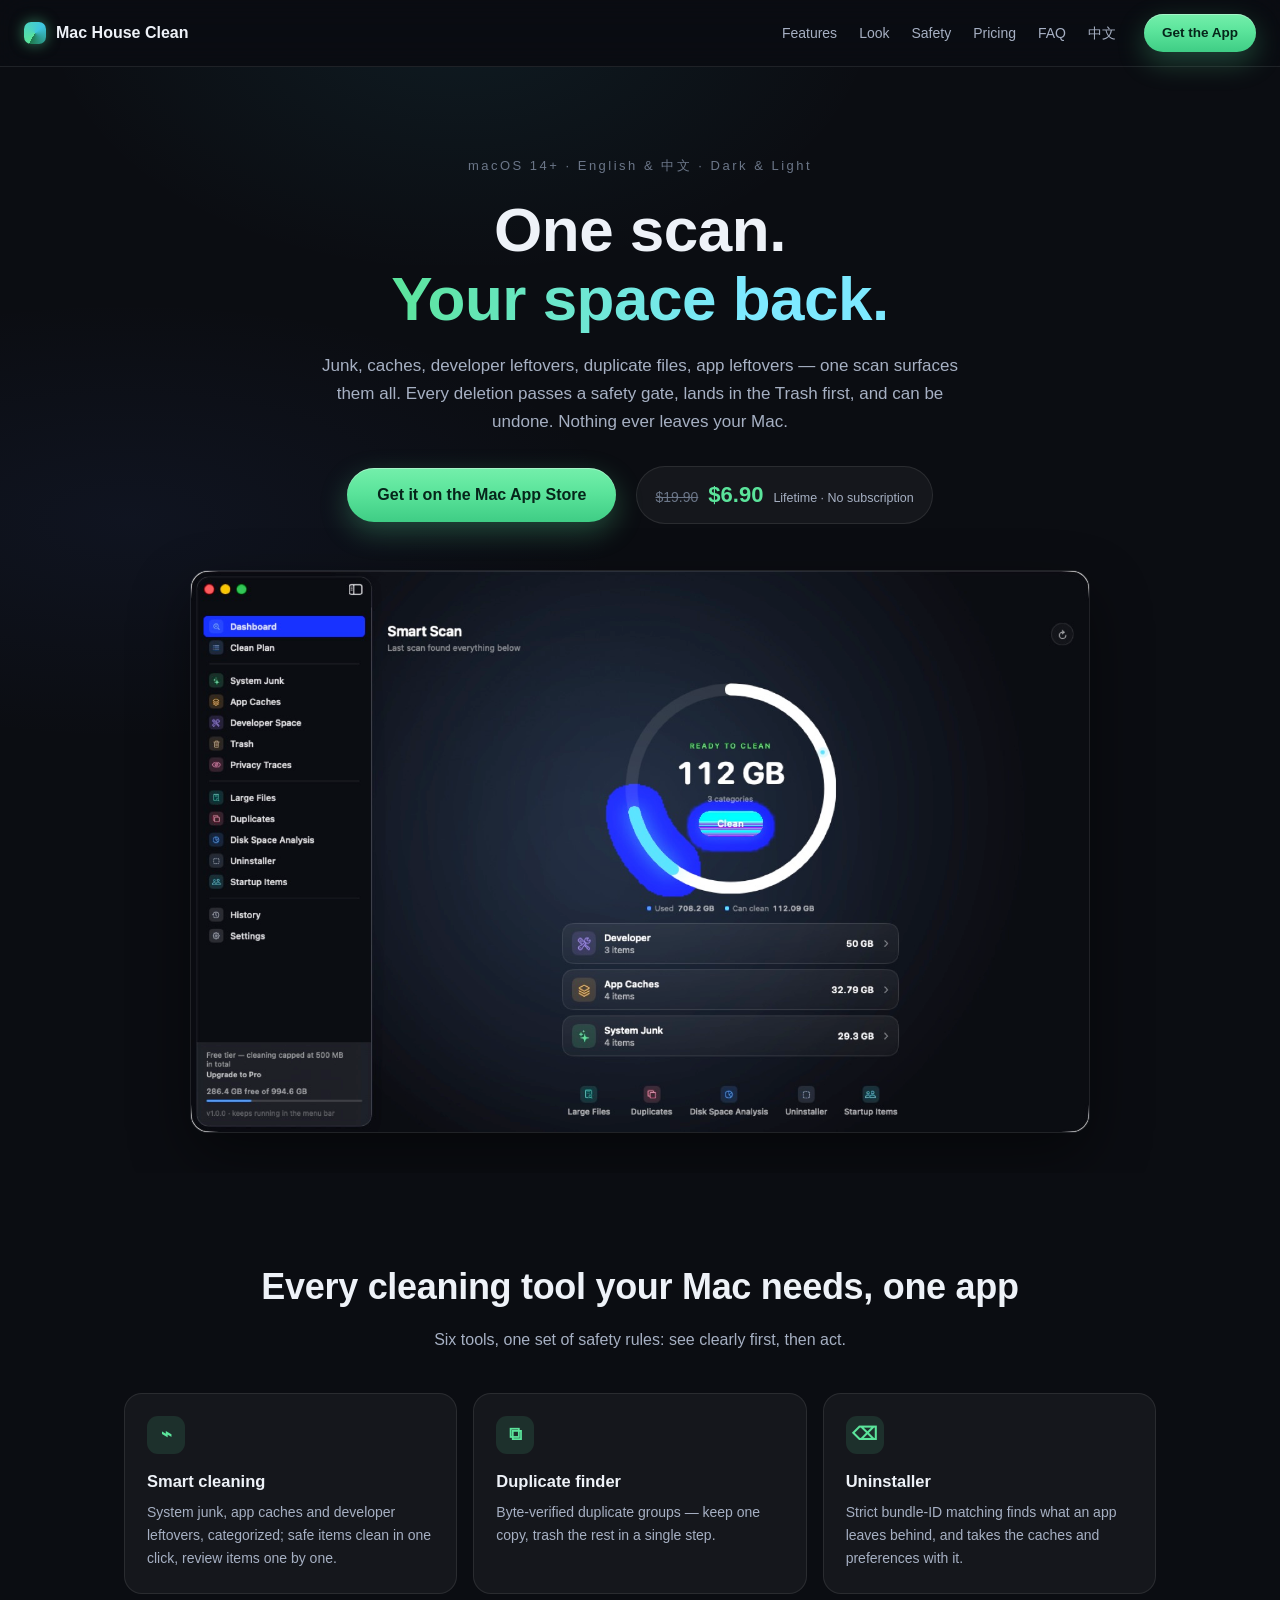
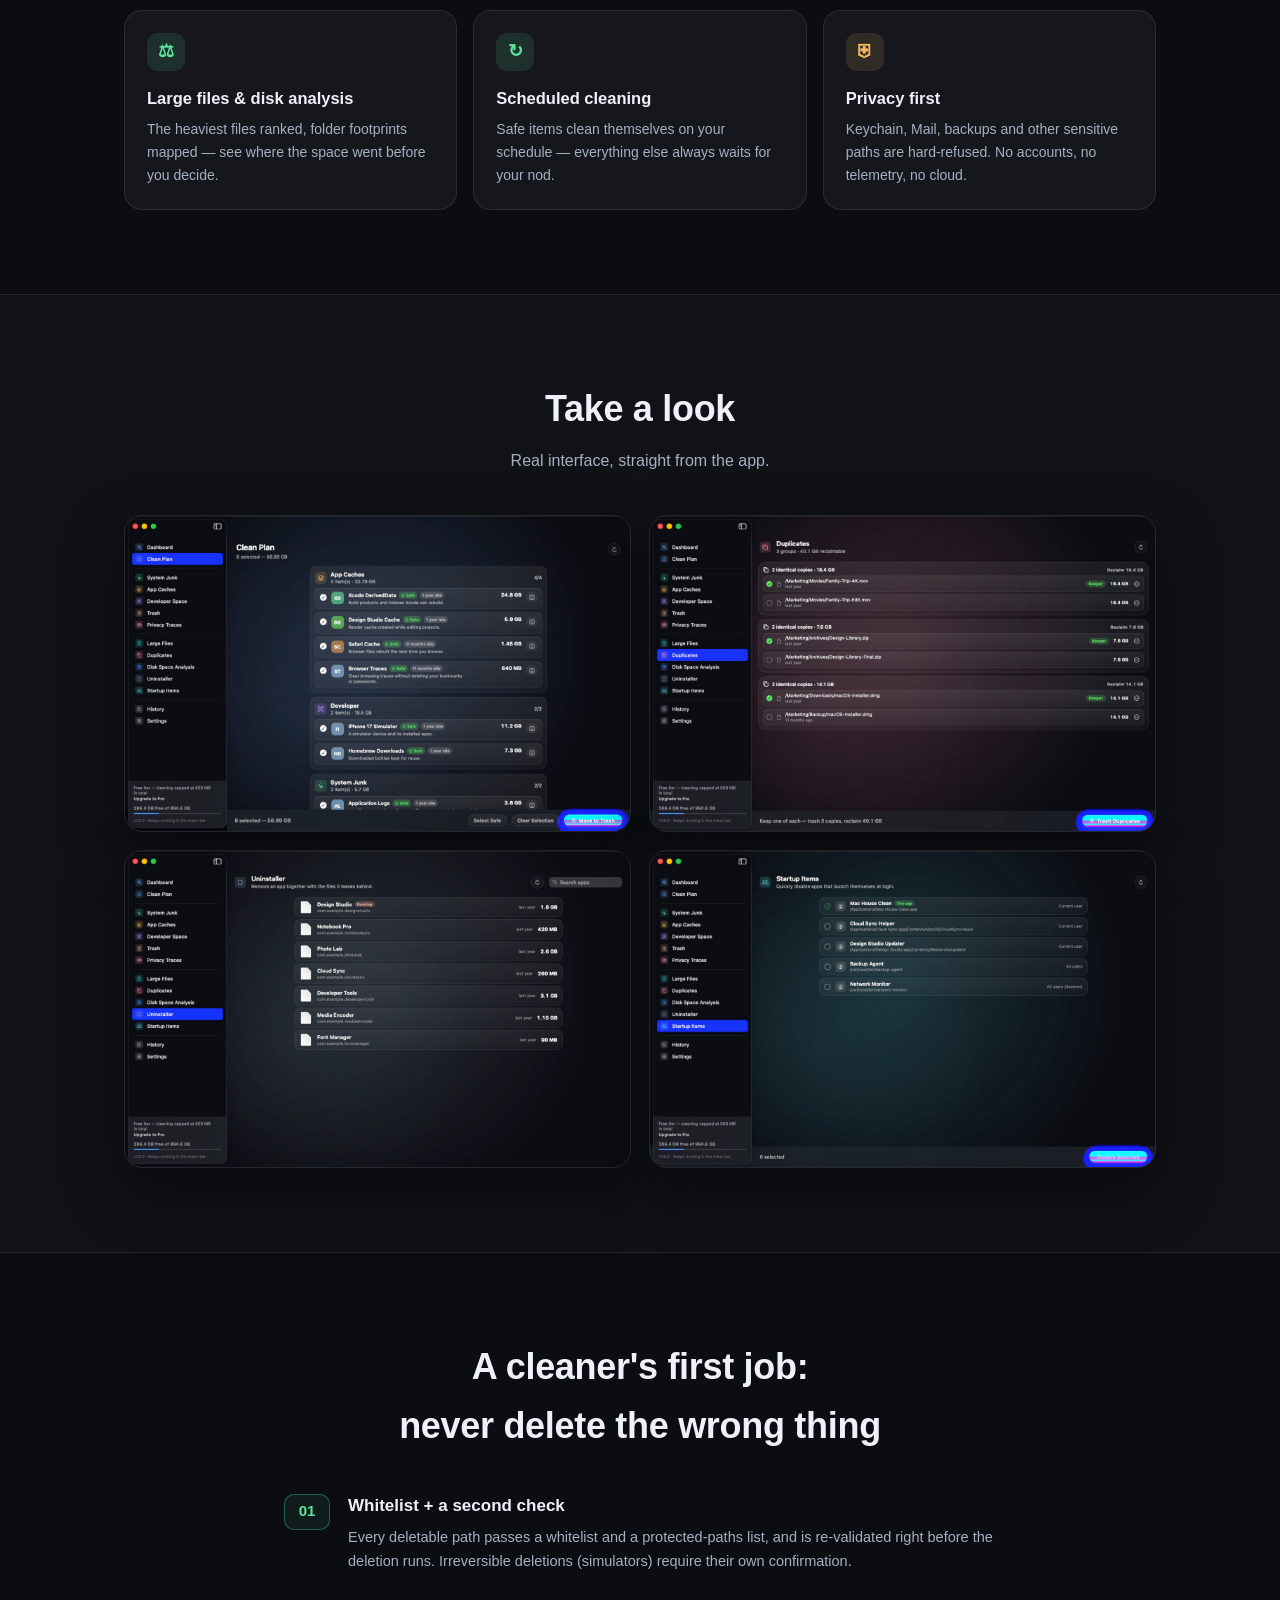
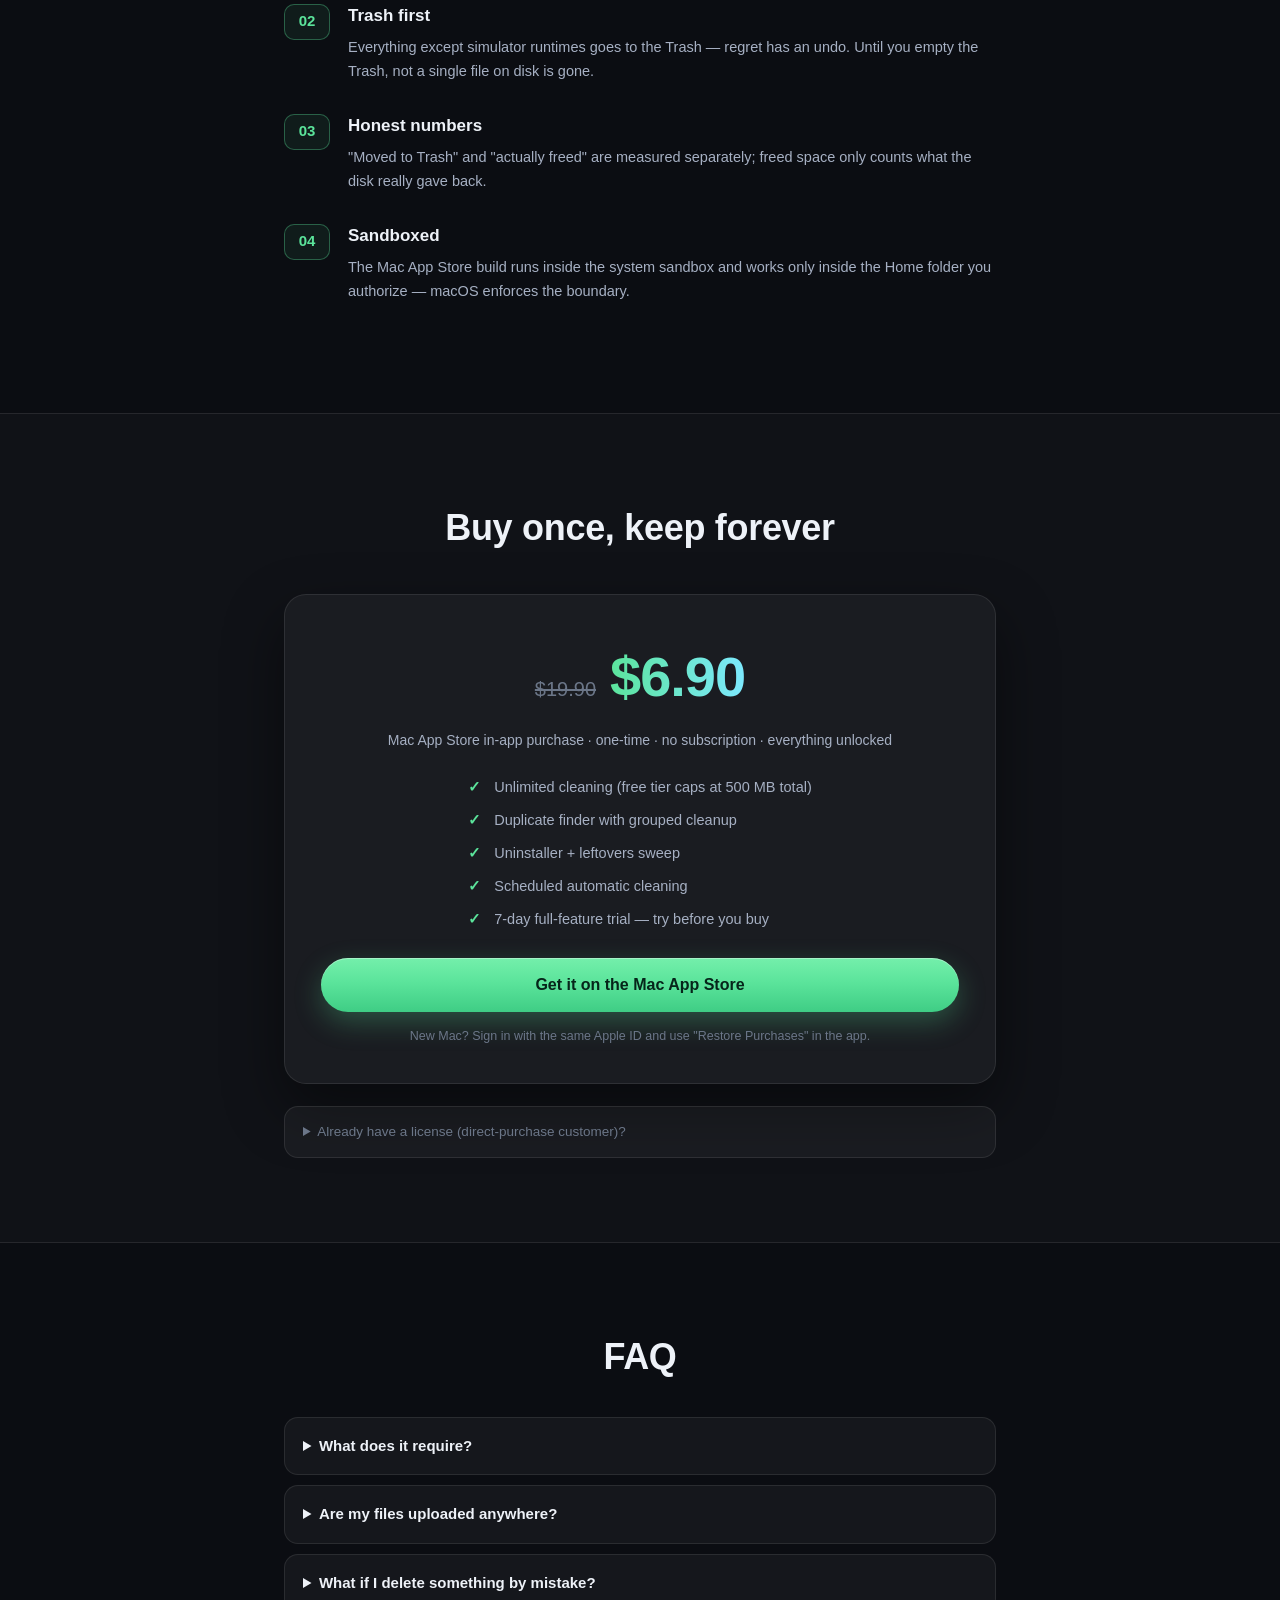
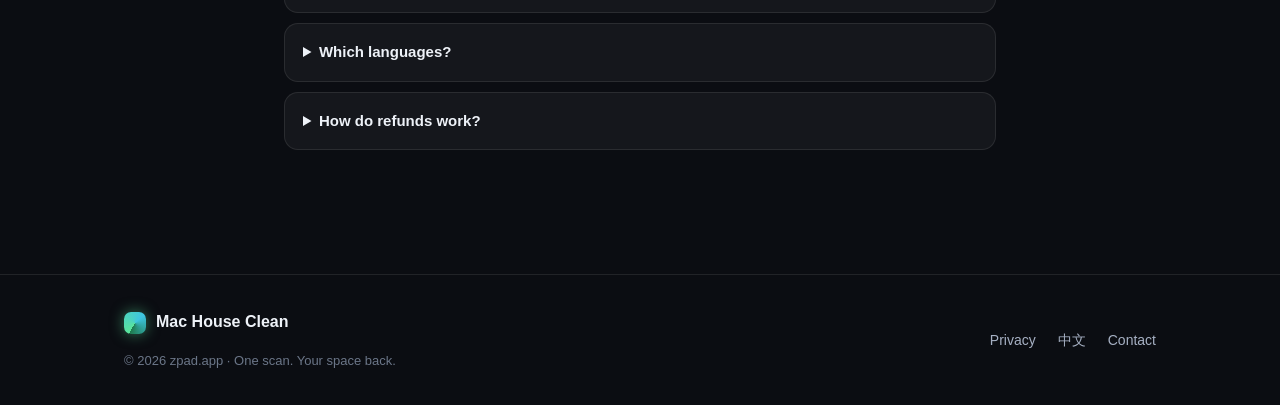
==== commit 8338c661: "site: launch price ¥6.90 / $6.90 (anchor 19.90 unchanged)" ====
--- a/index.html
+++ b/index.html
@@ -4,7 +4,7 @@
 <meta charset="UTF-8">
 <meta name="viewport" content="width=device-width, initial-scale=1.0">
 <title>Mac House Clean — 一次扫描，空间回来</title>
-<meta name="description" content="Mac House Clean 是一款把安全放在第一位的 macOS 清理工具：智能扫描垃圾与缓存、重复文件、应用卸载残留、开机启动项。一次购买 ¥9.90，终身使用，数据从不离开你的 Mac。">
+<meta name="description" content="Mac House Clean 是一款把安全放在第一位的 macOS 清理工具：智能扫描垃圾与缓存、重复文件、应用卸载残留、开机启动项。一次购买 ¥6.90，终身使用，数据从不离开你的 Mac。">
 <link rel="stylesheet" href="style.css">
 <link rel="icon" href="assets/favicon.svg" type="image/svg+xml">
 <link rel="alternate" hreflang="zh-CN" href="https://house-clean.zpad.app/">
@@ -53,7 +53,7 @@
         从 Mac App Store 获取
       </a>
       <span class="price-badge">
-        <s>¥19.90</s><strong>¥9.90</strong><em>终身买断 · 无订阅</em>
+        <s>¥19.90</s><strong>¥6.90</strong><em>终身买断 · 无订阅</em>
       </span>
     </div>
     <figure class="hero-shot">
@@ -146,7 +146,7 @@
     <div class="pricing-card">
       <div class="pricing-price">
         <s class="anchor">¥19.90</s>
-        <span class="now">¥9.90</span>
+        <span class="now">¥6.90</span>
       </div>
       <p class="pricing-note">Mac App Store 内购 · 一次性买断 · 无订阅 · 全功能</p>
       <ul class="pricing-list">
